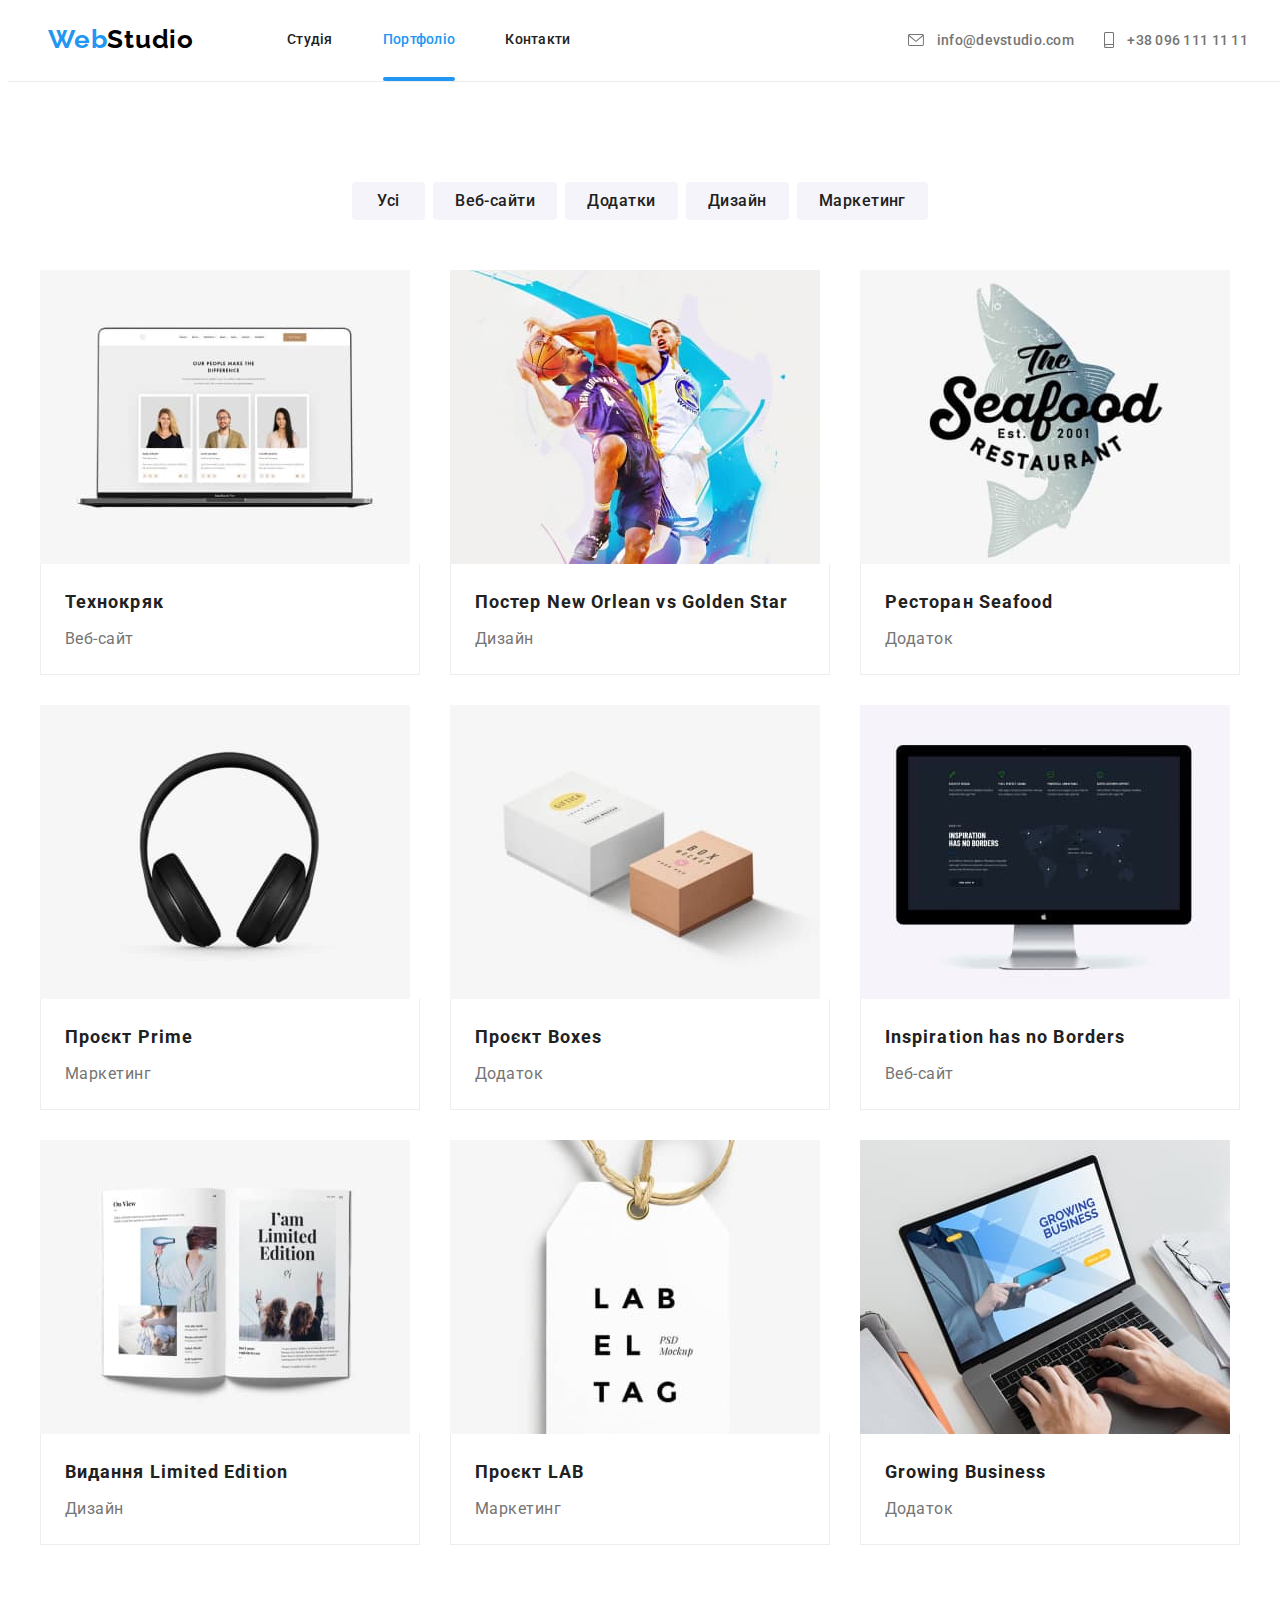
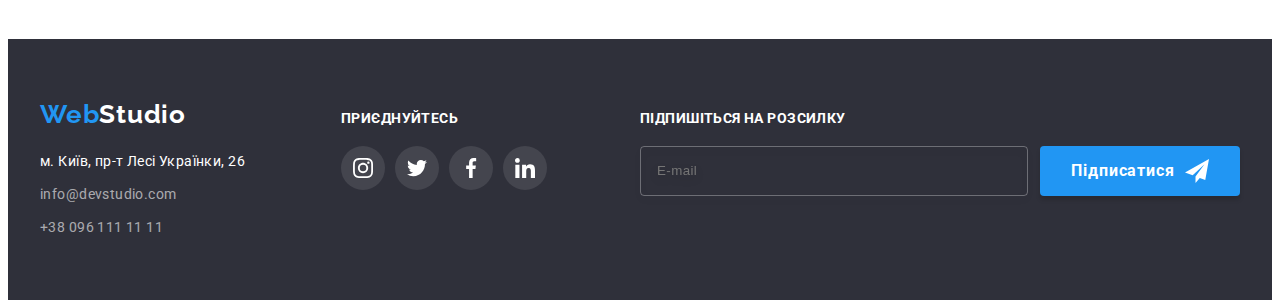
==== portfolio.html @ 62c56f3b "clone" ====
<!DOCTYPE html>
<html lang="uk">
  <head>
    <meta charset="UTF-8" />
    <meta http-equiv="X-UA-Compatible" content="IE=edge" />
    <meta name="viewport" content="width=device-width, initial-scale=1.0" />
    <title>Портфоліо</title>
    <link rel="preconnect" href="https://fonts.googleapis.com" />
    <link rel="preconnect" href="https://fonts.gstatic.com" crossorigin />
    <link
      href="https://fonts.googleapis.com/css2?family=Raleway:wght@700&family=Roboto:wght@400;500;700;900&display=swap"
      rel="stylesheet"
    />
    <link
      rel="stylesheet"
      href="https://cdnjs.cloudflare.com/ajax/libs/modern-normalize/1.1.0/modern-normalize.min.css"
      integrity="sha512-wpPYUAdjBVSE4KJnH1VR1HeZfpl1ub8YT/NKx4PuQ5NmX2tKuGu6U/JRp5y+Y8XG2tV+wKQpNHVUX03MfMFn9Q=="
      crossorigin="anonymous"
      referrerpolicy="no-referrer"
    />
    <link rel="stylesheet" href="./css/styles.css" />
  </head>
  <body>
    <header class="header">
      <div class="navigation-container container">
        <nav class="navigation">
          <a class="logo-link link" href="./index.html" lang="en"
            ><span class="logo-accent">Web</span>Studio</a
          >
          <ul class="navigation-list list">
            <li class="navigation-item">
              <a class="navigation-link link" href="./index.html">Студія</a>
            </li>
            <li class="navigation-item">
              <a class="navigation-link link active" href="./portfolio.html">Портфоліо</a>
            </li>
            <li class="navigation-item"><a class="navigation-link link" href="">Контакти </a></li>
          </ul>
        </nav>
        <ul class="header-list list">
          <li class="header-list-item">
            <a class="header-list-link link" href="mailto:info@devstudio.com">
              <svg class="header-list-icon" width="16" height="16">
                <use href="./images/icon-sprite.svg#icon-envelope"></use>
              </svg>
              info@devstudio.com</a
            >
          </li>
          <li class="header-list-item">
            <a class="header-list-link link" href="tel:+380961111111">
              <svg class="header-list-icon" width="10" height="16">
                <use href="./images/icon-sprite.svg#icon-smartphone"></use>
              </svg>
              +38 096 111 11 11</a
            >
          </li>
        </ul>
      </div>
    </header>
    <main class="main">
      <!-- Портфоліо -->
      <section class="section">
        <div class="container">
          <h1 class="visually-hidden">Портфоліо</h1>
          <ul class="filter-list list">
            <li class="filter-item">
              <button class="filter-btn outline-remover" type="button">Усі</button>
            </li>
            <li class="filter-item">
              <button class="filter-btn outline-remover" type="button">Веб-сайти</button>
            </li>
            <li class="filter-item">
              <button class="filter-btn outline-remover" type="button">Додатки</button>
            </li>
            <li class="filter-item">
              <button class="filter-btn outline-remover" type="button">Дизайн</button>
            </li>
            <li class="filter-item">
              <button class="filter-btn outline-remover" type="button">Маркетинг</button>
            </li>
          </ul>
          <ul class="portfolio-list list">
            <li class="portfolio-card">
              <a href="" class="portfolio-card-link link outline-remover">
                <div class="portfolio-img-thumb">
                  <img
                    src="./images/portfolio-img-1.jpg"
                    alt="демонстрація сайту на ноутбуці"
                    width="370"
                    height="294"
                  />
                  <div class="portfolio-img-overlay">
                    <p class="portfolio-overlay-text">
                      Ресурс пропонує комплексні пропозиції з різним рівнем функціоналу та сервісів.
                      Все це дозволить відвідувачу отримати вичерпні відомості про компанію чи
                      приватну особу.
                    </p>
                  </div>
                </div>
                <div class="portfolio-card-description">
                  <h2 class="portfolio-card-title title">Технокряк</h2>
                  <p class="portfolio-card-text">Веб-сайт</p>
                </div>
              </a>
            </li>
            <li class="portfolio-card">
              <a href="" class="portfolio-card-link link outline-remover">
                <div class="portfolio-img-thumb">
                  <img
                    src="./images/portfolio-img-2.jpg"
                    alt="постер команди"
                    width="370"
                    height="294"
                  />
                  <div class="portfolio-img-overlay">
                    <p class="portfolio-overlay-text">
                      Ресурс пропонує комплексні пропозиції з різним рівнем функціоналу та сервісів.
                      Все це дозволить відвідувачу отримати вичерпні відомості про компанію чи
                      приватну особу.
                    </p>
                  </div>
                </div>
                <div class="portfolio-card-description">
                  <h2 class="portfolio-card-title title">
                    Постер <span lang="en">New Orlean vs Golden Star</span>
                  </h2>
                  <p class="portfolio-card-text">Дизайн</p>
                </div>
              </a>
            </li>
            <li class="portfolio-card">
              <a href="" class="portfolio-card-link link outline-remover">
                <div class="portfolio-img-thumb">
                  <img
                    src="./images/portfolio-img-3.jpg"
                    alt="логотип ресторану"
                    width="370"
                    height="294"
                  />
                  <div class="portfolio-img-overlay">
                    <p class="portfolio-overlay-text">
                      Ресурс пропонує комплексні пропозиції з різним рівнем функціоналу та сервісів.
                      Все це дозволить відвідувачу отримати вичерпні відомості про компанію чи
                      приватну особу.
                    </p>
                  </div>
                </div>
                <div class="portfolio-card-description">
                  <h2 class="portfolio-card-title title">
                    Ресторан <span lang="en">Seafood</span>
                  </h2>
                  <p class="portfolio-card-text">Додаток</p>
                </div>
              </a>
            </li>
            <li class="portfolio-card">
              <a href="" class="portfolio-card-link link outline-remover">
                <div class="portfolio-img-thumb">
                  <img
                    src="./images/portfolio-img-4.jpg"
                    alt="навушники"
                    width="370"
                    height="294"
                  />
                  <div class="portfolio-img-overlay">
                    <p class="portfolio-overlay-text">
                      Ресурс пропонує комплексні пропозиції з різним рівнем функціоналу та сервісів.
                      Все це дозволить відвідувачу отримати вичерпні відомості про компанію чи
                      приватну особу.
                    </p>
                  </div>
                </div>
                <div class="portfolio-card-description">
                  <h2 class="portfolio-card-title title">Проєкт <span lang="en">Prime</span></h2>
                  <p class="portfolio-card-text">Маркетинг</p>
                </div>
              </a>
            </li>
            <li class="portfolio-card">
              <a href="" class="portfolio-card-link link outline-remover">
                <div class="portfolio-img-thumb">
                  <img
                    src="./images/portfolio-img-5.jpg"
                    alt="дві коробки"
                    width="370"
                    height="294"
                  />
                  <div class="portfolio-img-overlay">
                    <p class="portfolio-overlay-text">
                      Ресурс пропонує комплексні пропозиції з різним рівнем функціоналу та сервісів.
                      Все це дозволить відвідувачу отримати вичерпні відомості про компанію чи
                      приватну особу.
                    </p>
                  </div>
                </div>
                <div class="portfolio-card-description">
                  <h2 class="portfolio-card-title title">Проєкт <span lang="en">Boxes</span></h2>
                  <p class="portfolio-card-text">Додаток</p>
                </div>
              </a>
            </li>
            <li class="portfolio-card">
              <a href="" class="portfolio-card-link link outline-remover">
                <div class="portfolio-img-thumb">
                  <img
                    src="./images/portfolio-img-6.jpg"
                    alt="демонстрація сайту на екрані компʼютера"
                    width="370"
                    height="294"
                  />
                  <div class="portfolio-img-overlay">
                    <p class="portfolio-overlay-text">
                      Ресурс пропонує комплексні пропозиції з різним рівнем функціоналу та сервісів.
                      Все це дозволить відвідувачу отримати вичерпні відомості про компанію чи
                      приватну особу.
                    </p>
                  </div>
                </div>
                <div class="portfolio-card-description">
                  <h2 class="portfolio-card-title title">
                    <span lang="en">Inspiration has no Borders</span>
                  </h2>
                  <p class="portfolio-card-text">Веб-сайт</p>
                </div>
              </a>
            </li>
            <li class="portfolio-card">
              <a href="" class="portfolio-card-link link outline-remover">
                <div class="portfolio-img-thumb">
                  <img
                    src="./images/portfolio-img-7.jpg"
                    alt="розгорнутий журнал"
                    width="370"
                    height="294"
                  />
                  <div class="portfolio-img-overlay">
                    <p class="portfolio-overlay-text">
                      Ресурс пропонує комплексні пропозиції з різним рівнем функціоналу та сервісів.
                      Все це дозволить відвідувачу отримати вичерпні відомості про компанію чи
                      приватну особу.
                    </p>
                  </div>
                </div>
                <div class="portfolio-card-description">
                  <h2 class="portfolio-card-title title">Видання <span>Limited Edition</span></h2>
                  <p class="portfolio-card-text">Дизайн</p>
                </div>
              </a>
            </li>
            <li class="portfolio-card">
              <a href="" class="portfolio-card-link link outline-remover">
                <div class="portfolio-img-thumb">
                  <img
                    src="./images/portfolio-img-8.jpg"
                    alt="бейдж з картону"
                    width="370"
                    height="294"
                  />
                  <div class="portfolio-img-overlay">
                    <p class="portfolio-overlay-text">
                      Ресурс пропонує комплексні пропозиції з різним рівнем функціоналу та сервісів.
                      Все це дозволить відвідувачу отримати вичерпні відомості про компанію чи
                      приватну особу.
                    </p>
                  </div>
                </div>
                <div class="portfolio-card-description">
                  <h2 class="portfolio-card-title title">Проєкт <span lang="en">LAB</span></h2>
                  <p class="portfolio-card-text">Маркетинг</p>
                </div>
              </a>
            </li>
            <li class="portfolio-card">
              <a href="" class="portfolio-card-link link outline-remover">
                <div class="portfolio-img-thumb">
                  <img
                    src="./images/portfolio-img-9.jpg"
                    alt="демонстрація додатку на ноутбуці"
                    width="370"
                    height="294"
                  />
                  <div class="portfolio-img-overlay">
                    <p class="portfolio-overlay-text">
                      Ресурс пропонує комплексні пропозиції з різним рівнем функціоналу та сервісів.
                      Все це дозволить відвідувачу отримати вичерпні відомості про компанію чи
                      приватну особу.
                    </p>
                  </div>
                </div>
                <div class="portfolio-card-description">
                  <h2 class="portfolio-card-title title">
                    <span lang="en">Growing Business</span>
                  </h2>
                  <p class="portfolio-card-text">Додаток</p>
                </div>
              </a>
            </li>
          </ul>
        </div>
      </section>
    </main>
    <footer class="footer">
      <div class="container">
        <div class="footer-first-column">
          <a class="logo-link link" href="./index.html" lang="en"
            ><span class="logo-accent">Web</span>Studio</a
          >
          <address>
            <ul class="footer-address-list list">
              <li>
                <a
                  class="footer-address-item map-position link outline-remover"
                  href="https://goo.gl/maps/ELRzLiQ2vCGN3Ftp9"
                  target="_blank"
                  rel="noopener noreferrer nofollow"
                >
                  м. Київ, пр-т Лесі Українки, 26
                </a>
              </li>
              <li>
                <a class="footer-address-item link outline-remover" href="mailto:info@devstudio.com"
                  >info@devstudio.com</a
                >
              </li>
              <li>
                <a class="footer-address-item link outline-remover" href="tel:+380961111111"
                  >+38 096 111 11 11</a
                >
              </li>
            </ul>
          </address>
        </div>
        <div class="footer-second-column">
          <h2 class="footer-title">Приєднуйтесь</h2>
          <ul class="footer-soc-list soc-list list">
            <li class="footer-soc-item soc-item">
              <a
                href=""
                class="footer-soc-link soc-link link outline-remover"
                target="_blank"
                rel="noopener noreferrer nofollow"
                ><svg class="footer-soc-icon soc-icon" width="20" height="20">
                  <use href="./images/icon-sprite.svg#icon-instagram"></use></svg
              ></a>
            </li>
            <li class="footer-soc-item soc-item">
              <a
                href=""
                class="footer-soc-link soc-link link outline-remover"
                target="_blank"
                rel="noopener noreferrer nofollow"
                ><svg class="footer-soc-icon soc-icon" width="20" height="20">
                  <use href="./images/icon-sprite.svg#icon-twitter"></use></svg
              ></a>
            </li>
            <li class="footer-soc-item soc-item">
              <a
                href=""
                class="footer-soc-link soc-link link outline-remover"
                target="_blank"
                rel="noopener noreferrer nofollow"
                ><svg class="footer-soc-icon soc-icon" width="20" height="20">
                  <use href="./images/icon-sprite.svg#icon-facebook"></use></svg
              ></a>
            </li>
            <li class="footer-soc-item soc-item">
              <a
                href=""
                class="footer-soc-link soc-link link outline-remover"
                target="_blank"
                rel="noopener noreferrer nofollow"
                ><svg class="footer-soc-icon soc-icon" width="20" height="20">
                  <use href="./images/icon-sprite.svg#icon-linkedin"></use></svg
              ></a>
            </li>
          </ul>
        </div>
        <div class="footer-third-column">
          <h2 class="footer-title">
            <label for="footer-email-input">Підпишіться на розсилку</label>
          </h2>
          <form class="footer-subscribe-form">
            <input
              type="email"
              name="email"
              class="footer-email-input"
              id="footer-email-input"
              placeholder="E-mail"
            /><button type="submit" class="submit-btn">
              Підписатися<svg class="footer-send-icon" width="24" height="24">
                <use href="./images/icon-sprite.svg#icon-footer-send"></use>
              </svg>
            </button>
          </form>
        </div>
      </div>
    </footer>
  </body>
</html>
---- css/styles.css ----
:root {
  --main-transition: 250ms cubic-bezier(0.4, 0, 0.2, 1);

  --header-border-color: #ececec;
  --primary-text-color: #757575;
  --title-text-color: #212121;
  --accent-color: #2196f3;
  --main-btn-active-color: #188ce8;
  --white-text-color: #ffffff;
  --active-button-text-color: #ffffff;
  --whatwedo-overlay-bg-color: rgba(47, 48, 58, 0.8);
  --card-bg-color: #ffffff;
  --main-bg-color: #ffffff;
  --secondary-bg-color: #f5f4fa;
  --dark-bg-color: #2f303a;
  --hero-reserv-bg-color: #c4c4c4;
  --unactive-button-bg-color: #f5f4fa;
  --footer-address-secondary-color: rgba(255, 255, 255, 0.6);
  --main-black-color: #000000;
  --portfolio-card-border-color: #eeeeee;
  --unactive-svg-color: #afb1b8;
  --unactive-footer-svg-bg-color: rgba(255, 255, 255, 0.1);
  --portfolio-overlay-bg-color: rgba(33, 150, 243, 0.9);
}

body {
  font-family: 'Roboto', sans-serif;
  background-color: var(--main-bg-color);
  color: var(--primary-text-color);
}

p,
h1,
h2,
h3,
h4,
h5,
h6 {
  margin: 0;
}

ol,
ul {
  margin: 0;
  padding-left: 0;
}

img {
  display: block;
  max-width: 100%;
  height: auto;
}

.list {
  list-style-type: none;
}

.link {
  text-decoration: none;

  color: inherit;
}

.outline-remover:focus {
  outline: inherit;
}

.title {
  color: var(--title-text-color);
}

.container {
  width: 1200px;
  margin-left: auto;
  margin-right: auto;
  padding-left: 15px;
  padding-right: 15px;
}

.section {
  padding-top: 94px;
  padding-bottom: 94px;
}

/* --------------HEADER----------------- */

.header {
  position: fixed;
  top: 0;
  z-index: 2;
  width: 100vw;
  border-bottom: solid 1px;
  background-color: var(--main-bg-color);
  border-color: var(--header-border-color);
}
.logo-link {
  display: inline-block;
  padding-top: 24px;
  padding-bottom: 25px;

  font-family: 'Raleway', sans-serif;
  font-style: normal;
  font-weight: 700;
  font-size: 26px;
  line-height: 1.2;
  letter-spacing: 0.03em;

  color: var(--main-black-color);
}

.logo-accent {
  color: var(--accent-color);
}

.navigation-item {
  position: relative;
  font-weight: 500;
  font-size: 14px;
  line-height: 1.14;
  letter-spacing: 0.02em;
  color: var(--title-text-color);
}

.navigation-link,
.header-list-link {
  display: inline-block;
  padding-top: 32px;
  padding-bottom: 32px;
  transition: color var(--main-transition);
}

.navigation-link.active::after {
  content: '';
  position: absolute;
  bottom: -1px;
  left: 0;
  width: 100%;
  height: 4px;
  background: var(--accent-color);
  border-radius: 2px;
}

.header-list-item {
  font-weight: 500;
  font-size: 14px;
  line-height: 1.14;
  letter-spacing: 0.02em;

  color: var(--primary-text-color);
}

.navigation-container,
.navigation {
  display: flex;
  align-items: center;
}

.navigation-list {
  display: flex;
  margin-left: 93px;
}

.header-list {
  display: flex;
  margin-left: auto;
  fill: currentColor;
}

.navigation-item:not(:last-child) {
  margin-right: 50px;
}

.header-list-item:not(:last-child) {
  margin-right: 30px;
}

.header-list-icon {
  vertical-align: text-bottom;
  margin-right: 10px;
}

/* --------------HERO----------------- */

.main {
  padding-top: 80px;
}

.section.hero-section {
  text-align: center;
  padding-top: 0;
  padding-bottom: 0;
}

.hero-wrap {
  max-width: 1600px;
  height: 100%;
  margin-left: auto;
  margin-right: auto;
  padding-top: 200px;
  padding-bottom: 200px;

  background-color: var(--hero-reserv-bg-color);

  background-image: linear-gradient(rgba(47, 48, 58, 0.4), rgba(47, 48, 58, 0.4)),
    url(../images/hero-bg-img.jpg);
  background-repeat: no-repeat;
  background-position: center;
  background-size: cover;
}

.hero-title {
  max-width: 696px;
  margin-left: auto;
  margin-right: auto;
  margin-bottom: 30px;

  font-weight: 900;
  font-size: 44px;
  line-height: 1.36;
  letter-spacing: 0.06em;
  text-transform: uppercase;

  color: var(--white-text-color);
}

.hero-btn {
  padding: 10px 32px;
  min-width: 200px;

  font-family: inherit;
  font-weight: 700;
  font-size: 16px;
  line-height: 1.88;
  letter-spacing: 0.06em;
  border: transparent;
  border-radius: 4px;
  cursor: pointer;

  transition: background-color var(--main-transition);

  background-color: var(--accent-color);
  color: var(--active-button-text-color);
  box-shadow: 0px 4px 4px rgba(0, 0, 0, 0.15);
  border-radius: 4px;
}

.hero-btn:hover,
.hero-btn:focus {
  background-color: var(--main-btn-active-color);
}

/* --------------FEATURES----------------- */

.feature-section.section {
  padding-bottom: 0;
}

.visually-hidden {
  position: absolute;
  white-space: nowrap;
  width: 1px;
  height: 1px;
  overflow: hidden;
  border: 0;
  padding: 0;
  clip: rect(0 0 0 0);
  clip-path: inset(50%);
  margin: -1px;
}

.feature-list {
  display: flex;
  gap: 30px;
}

.feature-item {
  flex-basis: calc((100% - 90px) / 4);
}

.feature-rectangle {
  display: flex;
  justify-content: center;
  align-items: center;
  height: 120px;
  width: 270px;
  margin-bottom: 30px;

  background-color: #f5f4fa;
  border-radius: 4px;
}

.feature-title {
  margin-bottom: 10px;

  font-size: 14px;
  line-height: 1.14;
  letter-spacing: 0.03em;
  text-transform: uppercase;
}

.feature-text {
  font-size: 14px;
  line-height: 1.71;
  letter-spacing: 0.03em;
}

/* --------------WHATWEDO----------------- */

.section-title {
  margin-bottom: 50px;

  font-size: 36px;
  line-height: 1.17;
  text-align: center;
  letter-spacing: 0.03em;
}

.whatwedo-list {
  display: flex;
  flex-wrap: wrap;
  gap: 30px;
}

.whatwedo-item {
  flex-basis: ((100% - 60px) / 4);
}

.whatwedo-img-thumb {
  position: relative;
  width: 100%;
  height: 100%;
}

.whatwedo-overlay {
  position: absolute;
  bottom: 0;

  width: 100%;
  padding: 27px;
  text-align: center;
  background-color: var(--whatwedo-overlay-bg-color);
}

.whatwedo-overlay-title {
  font-size: 14px;
  line-height: 1.14;
  letter-spacing: 0.03em;
  text-transform: uppercase;
  color: var(--white-text-color);
}

/* --------------OURTEAM----------------- */

.gray-background-section {
  background-color: var(--secondary-bg-color);
}

.team-list {
  display: flex;
  flex-wrap: wrap;
  gap: 30px;
}

.team-card {
  flex-basis: ((100% - 90px) / 4);
  background-color: var(--card-bg-color);
  box-shadow: 0px 1px 3px rgba(0, 0, 0, 0.12), 0px 1px 1px rgba(0, 0, 0, 0.14),
    0px 2px 1px rgba(0, 0, 0, 0.2);
  border-radius: 0px 0px 4px 4px;
}

.team-member-description {
  padding: 30px;
}

.team-member-name {
  margin-bottom: 10px;

  font-weight: 500;
  font-size: 16px;
  line-height: 1.19;
  text-align: center;
  letter-spacing: 0.03em;
}

.member-job-position {
  margin-bottom: 16px;

  font-size: 16px;
  line-height: 1.19;
  text-align: center;
  letter-spacing: 0.03em;
}

.member-job-position .abbreviation {
  text-decoration: none;
}

.soc-list {
  display: flex;
  gap: 10px;
}

.member-soc-list {
  justify-content: center;
}

.soc-item {
  height: 44px;
  width: 44px;
}

.soc-link {
  display: flex;
  justify-content: center;
  align-items: center;
  height: 100%;
  width: 100%;

  transition: color var(--main-transition), background-color var(--main-transition);

  border-radius: 50%;
  background-color: transparent;
  fill: currentColor;
}

.member-soc-link {
  color: var(--unactive-svg-color);
  background-color: transparent;
}

.soc-link:hover,
.soc-link:focus {
  color: var(--active-button-text-color);
  background-color: var(--accent-color);
}

/* ----------REGULARCLIENTS------------- */

.regularclients-list {
  display: flex;
  flex-wrap: wrap;
  gap: 30px;
}

.regularclients-item {
  width: calc((100% - 150px) / 6);
  height: 92px;
}
.regularclients-link {
  display: flex;
  justify-content: center;
  align-items: center;
  width: 100%;
  height: 100%;

  transition: border-color var(--main-transition), color var(--main-transition);

  border: 1px solid;
  border-color: var(--unactive-svg-color);
  border-radius: 4px;
  color: var(--unactive-svg-color);
  fill: currentColor;
}

.regularclients-link:hover,
.regularclients-link:focus {
  border-color: var(--accent-color);
  color: var(--accent-color);
}

/* --------------FOOTER----------------- */

.footer {
  padding-top: 60px;
  padding-bottom: 60px;

  background-color: var(--dark-bg-color);
}

.footer .container {
  display: flex;
  align-items: baseline;
}

.footer-first-column {
  width: 231px;
  margin-right: 70px;
  flex-shrink: 0;
}

.footer .logo-link {
  margin-bottom: 20px;
  padding: 0;

  color: var(--white-text-color);
}

.footer-address-list {
  font-style: normal;
  font-size: 14px;
  line-height: 1.71;
  letter-spacing: 0.03em;

  color: var(--footer-address-secondary-color);
}

.footer-address-list li:not(:last-child) {
  margin-bottom: 9px;
}

.footer-address-item {
  transition: color var(--main-transition);
}

.map-position {
  color: var(--white-text-color);
}

.navigation-link.active,
.navigation-link:hover,
.navigation-link:focus,
.header-list-link:hover,
.header-list-link:focus,
.footer-address-item:hover,
.footer-address-item:focus {
  color: var(--accent-color);
}

.footer-second-column {
  margin-right: 93px;
}

.footer-title {
  font-size: 14px;
  line-height: calc(16 / 14);
  letter-spacing: 0.03em;
  text-transform: uppercase;
  margin-bottom: 20px;
  user-select: none;

  color: var(--white-text-color);
}

.footer-soc-link {
  color: var(--white-text-color);
  background-color: var(--unactive-footer-svg-bg-color);
}

.footer-third-column {
  width: 100%;
}

.footer-subscribe-form {
  display: flex;
  height: 50px;
  gap: 12px;
}

.footer-email-input {
  flex-grow: 1;
  padding-left: 16px;

  line-height: 1.25;
  letter-spacing: 0.03em;

  color: var(--white-text-color);
  background-color: transparent;
  border: 1px solid;
  border-color: rgba(255, 255, 255, 0.3);
  border-radius: 4px;
  outline: transparent;
  filter: drop-shadow(0px 4px 4px rgba(0, 0, 0, 0.15));
  transition: border-color var(--main-transition);
}

.footer-email-input:focus {
  border-color: var(--accent-color);
}

.submit-btn {
  padding-top: 10px;
  padding-bottom: 10px;
  width: 200px;

  font-family: inherit;
  font-weight: 700;
  font-size: 16px;
  line-height: 1.88;
  letter-spacing: 0.06em;
  border: transparent;
  border-radius: 4px;
  cursor: pointer;

  transition: background-color var(--main-transition);

  background-color: var(--accent-color);
  color: var(--active-button-text-color);
  box-shadow: 0px 4px 4px rgba(0, 0, 0, 0.15);
  border-radius: 4px;
}

.footer .submit-btn {
  /* padding: 0; */
  display: flex;
  align-items: center;
  justify-content: center;
  gap: 10px;
}

.submit-btn:hover,
.submit-btn:focus {
  background-color: var(--main-btn-active-color);
}

.footer-send-icon {
  fill: var(--active-button-text-color);
}

/* ----------------MODAL------------------- */

.orderaservice-backdrop {
  width: 100%;
  height: 100%;
  background-color: rgba(0, 0, 0, 0.2);
  position: fixed;
  z-index: 2;
  top: 0;
  left: 0;
  transition: opacity var(--main-transition), visibility var(--main-transition);
}

.orderaservice-modal {
  width: 528px;
  min-height: 581px;
  position: absolute;
  top: 50%;
  left: 50%;
  transform: translate(-50%, -50%) scale(1);
  transition: transform var(--main-transition);
  padding: 40px;

  background-color: var(--main-bg-color);
  box-shadow: 0px 1px 3px rgba(0, 0, 0, 0.12), 0px 1px 1px rgba(0, 0, 0, 0.14),
    0px 2px 1px rgba(0, 0, 0, 0.2);
  border-radius: 4px;
}

.orderaservice-backdrop.is-hidden .orderaservice-modal {
  transform: translate(-50%, -50%) scale(1.1);
}

.orderaservice-backdrop.is-hidden {
  opacity: 0;
  visibility: hidden;
  pointer-events: none;
}

.orderaservice-closebutton {
  position: absolute;
  padding: 0;
  top: 14px;
  right: 14px;
  display: flex;
  justify-content: center;
  align-items: center;
  width: 30px;
  height: 30px;
  background-color: transparent;
  border: 1px solid rgba(0, 0, 0, 0.1);
  border-radius: 50%;
  cursor: pointer;
}

.orderaservice-modal-title {
  margin-bottom: 12px;
  font-weight: 700;
  font-size: 20px;
  line-height: 1.15;
  text-align: center;
  letter-spacing: 0.03em;
}

.orderaservice-label-name {
  display: block;
  margin-bottom: 4px;
  font-size: 12px;
  line-height: 14px;
  letter-spacing: 0.01em;
  user-select: none;
}

.orderaservice-modal-list {
  margin-bottom: 20px;
}

.orderaservice-list-item:not(:last-child) {
  margin-bottom: 10px;
}

.orderaservice-field-wrap {
  position: relative;
}

.icon-modal {
  position: absolute;
  top: 50%;
  left: 12px;
  transform: translateY(-50%);
  transition: fill var(--main-transition);
}

.orderaservice-modal-input:focus + .icon-modal {
  fill: var(--accent-color);
}

.orderaservice-modal-field {
  display: block;
  width: 100%;
  font-size: 12px;
  line-height: 14px;
  letter-spacing: 0.01em;
  border: 1px solid;
  border-color: rgba(33, 33, 33, 0.2);
  border-radius: 4px;
  outline: transparent;
  transition: border-color var(--main-transition);
}

.orderaservice-modal-field:focus {
  border-color: var(--accent-color);
}

.orderaservice-modal-input {
  height: 40px;
  padding-left: 42px;
}

.orderaservice-modal-textarea {
  resize: none;
  height: 120px;
  padding: 12px 16px;
}

.terms-field-wrap {
  display: block;
  padding-left: 14px;
  margin-bottom: 30px;
}

.orderaservice-checkbox-label {
  position: relative;

  font-size: 14px;
  line-height: 1.71;
  letter-spacing: 0.03em;
}

.orderaservice-terms-text {
  margin-left: 22px;
  user-select: none;
}

.orderaservice-terms-link {
  color: var(--accent-color);
  text-decoration-skip-ink: none;
}

.terms-icon-unchecked {
  position: absolute;
  top: 50%;
  left: 0px;
  transform: translateY(-50%);
  transition: color var(--main-transition);
  fill: currentColor;
  color: var(--title-text-color);
}

.terms-icon-checked {
  position: absolute;
  top: 50%;
  left: 0px;
  transform: translateY(-50%);
  background-color: var(--accent-color);
  border-color: #ffffff;
  border-radius: 2px;
  color: var(--white-text-color);
  fill: currentColor;
}

.orderaservice-checkbox-engine {
  position: absolute;
  top: 57%;
  left: 2.5px;
  transform: translateY(-50%);
  white-space: nowrap;
  overflow: hidden;
  border: 0;
  padding: 0;
  clip: rect(0 0 0 0);
  clip-path: inset(50%);
  margin: -1px;
}

.orderaservice-checkbox-engine:checked ~ .terms-icon-unchecked {
  opacity: 0;
  transform: translateY(-50%);
}

.orderaservice-checkbox-engine:not(:checked) ~ .terms-icon-checked {
  opacity: 0;
  transform: translateY(-50%);
}

.orderaservice-checkbox-engine:focus ~ .terms-icon-unchecked {
  color: var(--accent-color);
}

.submitbutton-wrap {
  display: flex;
  justify-content: center;
}

.submitbutton-wrap .submit-btn {
  text-align: center;
  display: block;
}

/* --------------PORTFOLIO----------------- */
/* ----------------PAGE-------------------- */

.filter-list {
  display: flex;
  justify-content: center;
  gap: 8px;
  margin-bottom: 50px;
}

.filter-btn {
  min-width: 73px;
  padding: 6px 22px;

  font-family: inherit;
  font-weight: 500;
  font-size: 16px;
  line-height: 1.62;
  letter-spacing: 0.03em;
  border: transparent;
  border-radius: 4px;
  cursor: pointer;
  transition: background-color var(--main-transition), color var(--main-transition),
    box-shadow var(--main-transition);

  background-color: var(--unactive-button-bg-color);
  color: var(--title-text-color);
  box-shadow: 0px 0px 0px rgba(0, 0, 0, 0), 0px 0px 0px rgba(0, 0, 0, 0),
    0px 0px 0px rgba(0, 0, 0, 0);
}

.filter-btn:hover,
.filter-btn:focus {
  background-color: var(--accent-color);
  color: var(--active-button-text-color);
  box-shadow: 0px 3px 1px rgba(0, 0, 0, 0.1), 0px 1px 2px rgba(0, 0, 0, 0.08),
    0px 2px 2px rgba(0, 0, 0, 0.12);
}

.portfolio-list {
  display: flex;
  flex-wrap: wrap;
  gap: 30px;
}

.portfolio-card {
  flex-basis: calc((100% - 60px) / 3);

  background: var(--card-bg-color);
}

.portfolio-card-link {
  display: block;
  width: 100%;
  height: 100%;

  transition: box-shadow var(--main-transition);

  box-shadow: 0px 0px 0px rgba(0, 0, 0, 0), 0px 0px 0px rgba(0, 0, 0, 0),
    0px 0px 0px rgba(0, 0, 0, 0);
}

.portfolio-card-link:hover,
.portfolio-card-link:focus {
  box-shadow: 0px 1px 1px rgba(0, 0, 0, 0.12), 0px 4px 4px rgba(0, 0, 0, 0.06),
    1px 4px 6px rgba(0, 0, 0, 0.16);
}

.portfolio-img-thumb {
  position: relative;
  overflow: hidden;
}

.portfolio-img-overlay {
  position: absolute;
  top: 0;
  left: 0;
  transform: translateY(101%);
  transition: transform var(--main-transition);
  display: flex;
  align-items: center;
  padding: 24px;
  width: 100%;
  height: 100%;
  background-color: var(--portfolio-overlay-bg-color);
}

.portfolio-card-link:hover .portfolio-img-overlay,
.portfolio-card-link:focus .portfolio-img-overlay {
  transform: translate(0);
}

.portfolio-overlay-text {
  font-size: 18px;
  line-height: 1.56;
  letter-spacing: 0.03em;

  color: var(--white-text-color);
}

.portfolio-card-description {
  padding: 20px 24px;
  border: solid;
  border-width: 0 1px 1px 1px;

  border-color: var(--portfolio-card-border-color);
}

.portfolio-card-title {
  margin-bottom: 4px;

  font-size: 18px;
  line-height: 2;
  letter-spacing: 0.06em;
}

.portfolio-card-text {
  font-size: 16px;
  line-height: 1.88;
  letter-spacing: 0.03em;
}
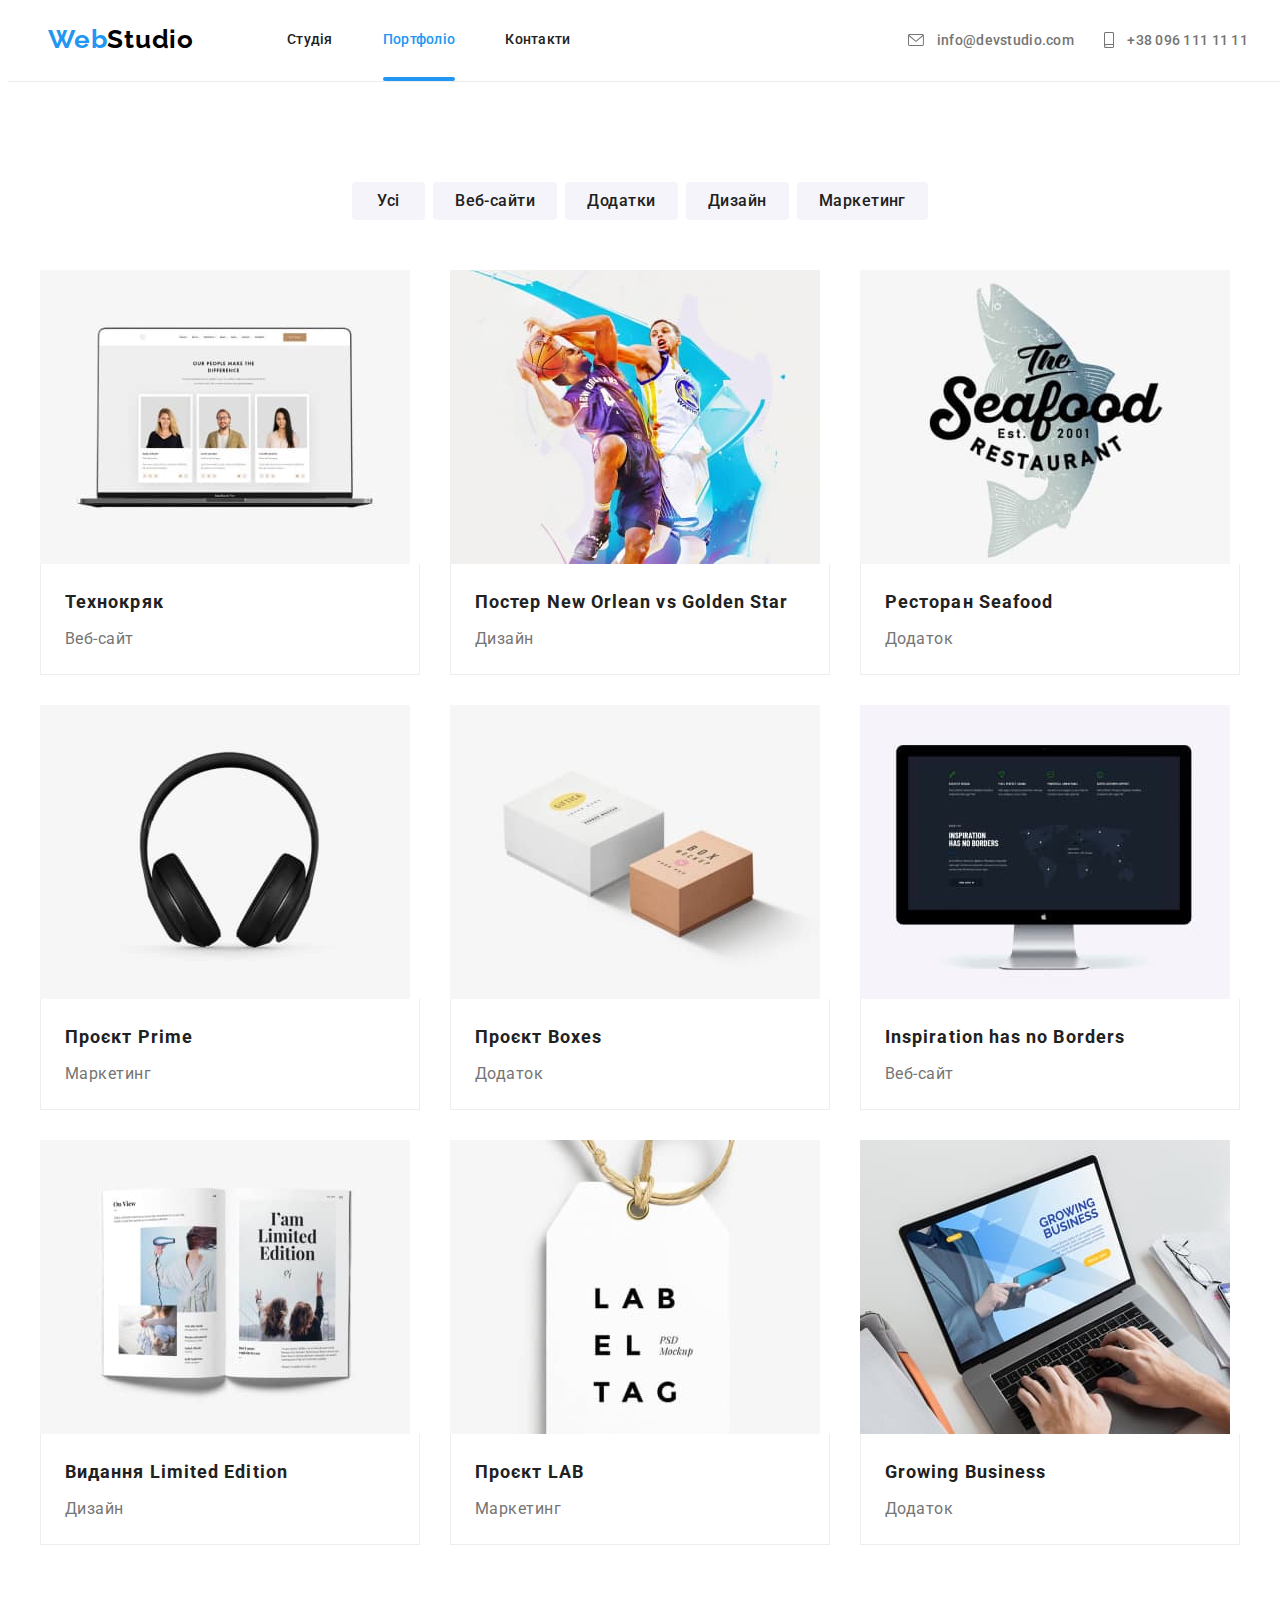
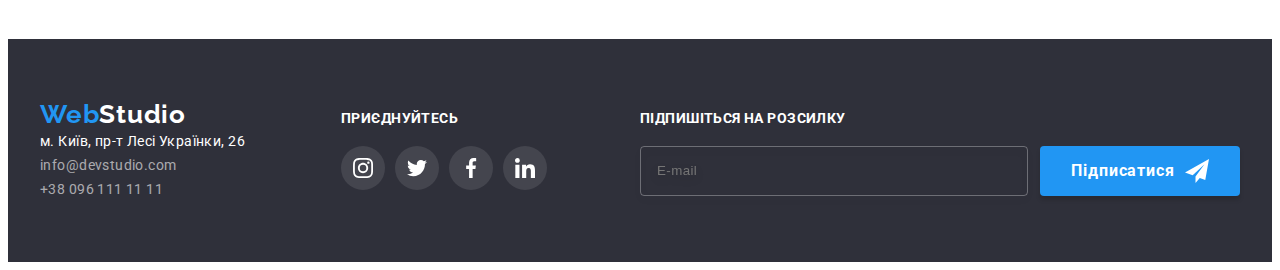
==== commit bb489174: "brought to the BEM format" ====
--- a/portfolio.html
+++ b/portfolio.html
@@ -20,35 +20,35 @@
     />
     <link rel="stylesheet" href="./css/styles.css" />
   </head>
-  <body>
+  <body class="portfolio-page">
     <header class="header">
-      <div class="navigation-container container">
+      <div class="container header__container">
         <nav class="navigation">
-          <a class="logo-link link" href="./index.html" lang="en"
-            ><span class="logo-accent">Web</span>Studio</a
+          <a class="logo navigation__logo link" href="./index.html" lang="en"
+            >Web<span class="logo__accent logo__accent--color-dark">Studio</span></a
           >
-          <ul class="navigation-list list">
-            <li class="navigation-item">
-              <a class="navigation-link link" href="./index.html">Студія</a>
-            </li>
-            <li class="navigation-item">
-              <a class="navigation-link link active" href="./portfolio.html">Портфоліо</a>
-            </li>
-            <li class="navigation-item"><a class="navigation-link link" href="">Контакти </a></li>
+          <ul class="menu navigation__menu list">
+            <li class="menu__item">
+              <a class="menu__link link" href="./index.html">Студія</a>
+            </li>
+            <li class="menu__item">
+              <a class="menu__link menu__link--active link" href="./portfolio.html">Портфоліо</a>
+            </li>
+            <li class="menu__item"><a class="menu__link link" href="">Контакти </a></li>
           </ul>
         </nav>
-        <ul class="header-list list">
-          <li class="header-list-item">
-            <a class="header-list-link link" href="mailto:info@devstudio.com">
-              <svg class="header-list-icon" width="16" height="16">
+        <ul class="connect header__connect list">
+          <li class="connect__item">
+            <a class="connect__link link" href="mailto:info@devstudio.com">
+              <svg class="connect__icon" width="16" height="16">
                 <use href="./images/icon-sprite.svg#icon-envelope"></use>
               </svg>
               info@devstudio.com</a
             >
           </li>
-          <li class="header-list-item">
-            <a class="header-list-link link" href="tel:+380961111111">
-              <svg class="header-list-icon" width="10" height="16">
+          <li class="connect__item">
+            <a class="connect__link link" href="tel:+380961111111">
+              <svg class="connect__icon" width="10" height="16">
                 <use href="./images/icon-sprite.svg#icon-smartphone"></use>
               </svg>
               +38 096 111 11 11</a
@@ -60,238 +60,236 @@
     <main class="main">
       <!-- Портфоліо -->
       <section class="section">
-        <div class="container">
+        <div class="container portfolio">
           <h1 class="visually-hidden">Портфоліо</h1>
-          <ul class="filter-list list">
-            <li class="filter-item">
-              <button class="filter-btn outline-remover" type="button">Усі</button>
-            </li>
-            <li class="filter-item">
-              <button class="filter-btn outline-remover" type="button">Веб-сайти</button>
-            </li>
-            <li class="filter-item">
-              <button class="filter-btn outline-remover" type="button">Додатки</button>
-            </li>
-            <li class="filter-item">
-              <button class="filter-btn outline-remover" type="button">Дизайн</button>
-            </li>
-            <li class="filter-item">
-              <button class="filter-btn outline-remover" type="button">Маркетинг</button>
+          <ul class="filter portfolio__filter list">
+            <li class="filter__item">
+              <button class="filter__btn outline-remover" type="button">Усі</button>
+            </li>
+            <li class="filter__item">
+              <button class="filter__btn outline-remover" type="button">Веб-сайти</button>
+            </li>
+            <li class="filter__item">
+              <button class="filter__btn outline-remover" type="button">Додатки</button>
+            </li>
+            <li class="filter__item">
+              <button class="filter__btn outline-remover" type="button">Дизайн</button>
+            </li>
+            <li class="filter__item">
+              <button class="filter__btn outline-remover" type="button">Маркетинг</button>
             </li>
           </ul>
-          <ul class="portfolio-list list">
-            <li class="portfolio-card">
-              <a href="" class="portfolio-card-link link outline-remover">
-                <div class="portfolio-img-thumb">
+          <ul class="product-cardset list">
+            <li class="product-card">
+              <a href="" class="product-card__link link outline-remover">
+                <div class="product-card__thumb">
                   <img
                     src="./images/portfolio-img-1.jpg"
                     alt="демонстрація сайту на ноутбуці"
                     width="370"
                     height="294"
                   />
-                  <div class="portfolio-img-overlay">
-                    <p class="portfolio-overlay-text">
-                      Ресурс пропонує комплексні пропозиції з різним рівнем функціоналу та сервісів.
-                      Все це дозволить відвідувачу отримати вичерпні відомості про компанію чи
-                      приватну особу.
-                    </p>
-                  </div>
-                </div>
-                <div class="portfolio-card-description">
-                  <h2 class="portfolio-card-title title">Технокряк</h2>
-                  <p class="portfolio-card-text">Веб-сайт</p>
-                </div>
-              </a>
-            </li>
-            <li class="portfolio-card">
-              <a href="" class="portfolio-card-link link outline-remover">
-                <div class="portfolio-img-thumb">
+                  <div class="product-card__overlay">
+                    <p class="product-card__story">
+                      Ресурс пропонує комплексні пропозиції з різним рівнем функціоналу та сервісів.
+                      Все це дозволить відвідувачу отримати вичерпні відомості про компанію чи
+                      приватну особу.
+                    </p>
+                  </div>
+                </div>
+                <div class="product-card__text">
+                  <h2 class="product-card__title title">Технокряк</h2>
+                  <p class="product-card__description">Веб-сайт</p>
+                </div>
+              </a>
+            </li>
+            <li class="product-card">
+              <a href="" class="product-card__link link outline-remover">
+                <div class="product-card__thumb">
                   <img
                     src="./images/portfolio-img-2.jpg"
                     alt="постер команди"
                     width="370"
                     height="294"
                   />
-                  <div class="portfolio-img-overlay">
-                    <p class="portfolio-overlay-text">
-                      Ресурс пропонує комплексні пропозиції з різним рівнем функціоналу та сервісів.
-                      Все це дозволить відвідувачу отримати вичерпні відомості про компанію чи
-                      приватну особу.
-                    </p>
-                  </div>
-                </div>
-                <div class="portfolio-card-description">
-                  <h2 class="portfolio-card-title title">
+                  <div class="product-card__overlay">
+                    <p class="product-card__story">
+                      Ресурс пропонує комплексні пропозиції з різним рівнем функціоналу та сервісів.
+                      Все це дозволить відвідувачу отримати вичерпні відомості про компанію чи
+                      приватну особу.
+                    </p>
+                  </div>
+                </div>
+                <div class="product-card__text">
+                  <h2 class="product-card__title title">
                     Постер <span lang="en">New Orlean vs Golden Star</span>
                   </h2>
-                  <p class="portfolio-card-text">Дизайн</p>
-                </div>
-              </a>
-            </li>
-            <li class="portfolio-card">
-              <a href="" class="portfolio-card-link link outline-remover">
-                <div class="portfolio-img-thumb">
+                  <p class="product-card__description">Дизайн</p>
+                </div>
+              </a>
+            </li>
+            <li class="product-card">
+              <a href="" class="product-card__link link outline-remover">
+                <div class="product-card__thumb">
                   <img
                     src="./images/portfolio-img-3.jpg"
                     alt="логотип ресторану"
                     width="370"
                     height="294"
                   />
-                  <div class="portfolio-img-overlay">
-                    <p class="portfolio-overlay-text">
-                      Ресурс пропонує комплексні пропозиції з різним рівнем функціоналу та сервісів.
-                      Все це дозволить відвідувачу отримати вичерпні відомості про компанію чи
-                      приватну особу.
-                    </p>
-                  </div>
-                </div>
-                <div class="portfolio-card-description">
-                  <h2 class="portfolio-card-title title">
-                    Ресторан <span lang="en">Seafood</span>
-                  </h2>
-                  <p class="portfolio-card-text">Додаток</p>
-                </div>
-              </a>
-            </li>
-            <li class="portfolio-card">
-              <a href="" class="portfolio-card-link link outline-remover">
-                <div class="portfolio-img-thumb">
+                  <div class="product-card__overlay">
+                    <p class="product-card__story">
+                      Ресурс пропонує комплексні пропозиції з різним рівнем функціоналу та сервісів.
+                      Все це дозволить відвідувачу отримати вичерпні відомості про компанію чи
+                      приватну особу.
+                    </p>
+                  </div>
+                </div>
+                <div class="product-card__text">
+                  <h2 class="product-card__title title">Ресторан <span lang="en">Seafood</span></h2>
+                  <p class="product-card__description">Додаток</p>
+                </div>
+              </a>
+            </li>
+            <li class="product-card">
+              <a href="" class="product-card__link link outline-remover">
+                <div class="product-card__thumb">
                   <img
                     src="./images/portfolio-img-4.jpg"
                     alt="навушники"
                     width="370"
                     height="294"
                   />
-                  <div class="portfolio-img-overlay">
-                    <p class="portfolio-overlay-text">
-                      Ресурс пропонує комплексні пропозиції з різним рівнем функціоналу та сервісів.
-                      Все це дозволить відвідувачу отримати вичерпні відомості про компанію чи
-                      приватну особу.
-                    </p>
-                  </div>
-                </div>
-                <div class="portfolio-card-description">
-                  <h2 class="portfolio-card-title title">Проєкт <span lang="en">Prime</span></h2>
-                  <p class="portfolio-card-text">Маркетинг</p>
-                </div>
-              </a>
-            </li>
-            <li class="portfolio-card">
-              <a href="" class="portfolio-card-link link outline-remover">
-                <div class="portfolio-img-thumb">
+                  <div class="product-card__overlay">
+                    <p class="product-card__story">
+                      Ресурс пропонує комплексні пропозиції з різним рівнем функціоналу та сервісів.
+                      Все це дозволить відвідувачу отримати вичерпні відомості про компанію чи
+                      приватну особу.
+                    </p>
+                  </div>
+                </div>
+                <div class="product-card__text">
+                  <h2 class="product-card__title title">Проєкт <span lang="en">Prime</span></h2>
+                  <p class="product-card__description">Маркетинг</p>
+                </div>
+              </a>
+            </li>
+            <li class="product-card">
+              <a href="" class="product-card__link link outline-remover">
+                <div class="product-card__thumb">
                   <img
                     src="./images/portfolio-img-5.jpg"
                     alt="дві коробки"
                     width="370"
                     height="294"
                   />
-                  <div class="portfolio-img-overlay">
-                    <p class="portfolio-overlay-text">
-                      Ресурс пропонує комплексні пропозиції з різним рівнем функціоналу та сервісів.
-                      Все це дозволить відвідувачу отримати вичерпні відомості про компанію чи
-                      приватну особу.
-                    </p>
-                  </div>
-                </div>
-                <div class="portfolio-card-description">
-                  <h2 class="portfolio-card-title title">Проєкт <span lang="en">Boxes</span></h2>
-                  <p class="portfolio-card-text">Додаток</p>
-                </div>
-              </a>
-            </li>
-            <li class="portfolio-card">
-              <a href="" class="portfolio-card-link link outline-remover">
-                <div class="portfolio-img-thumb">
+                  <div class="product-card__overlay">
+                    <p class="product-card__story">
+                      Ресурс пропонує комплексні пропозиції з різним рівнем функціоналу та сервісів.
+                      Все це дозволить відвідувачу отримати вичерпні відомості про компанію чи
+                      приватну особу.
+                    </p>
+                  </div>
+                </div>
+                <div class="product-card__text">
+                  <h2 class="product-card__title title">Проєкт <span lang="en">Boxes</span></h2>
+                  <p class="product-card__description">Додаток</p>
+                </div>
+              </a>
+            </li>
+            <li class="product-card">
+              <a href="" class="product-card__link link outline-remover">
+                <div class="product-card__thumb">
                   <img
                     src="./images/portfolio-img-6.jpg"
                     alt="демонстрація сайту на екрані компʼютера"
                     width="370"
                     height="294"
                   />
-                  <div class="portfolio-img-overlay">
-                    <p class="portfolio-overlay-text">
-                      Ресурс пропонує комплексні пропозиції з різним рівнем функціоналу та сервісів.
-                      Все це дозволить відвідувачу отримати вичерпні відомості про компанію чи
-                      приватну особу.
-                    </p>
-                  </div>
-                </div>
-                <div class="portfolio-card-description">
-                  <h2 class="portfolio-card-title title">
+                  <div class="product-card__overlay">
+                    <p class="product-card__story">
+                      Ресурс пропонує комплексні пропозиції з різним рівнем функціоналу та сервісів.
+                      Все це дозволить відвідувачу отримати вичерпні відомості про компанію чи
+                      приватну особу.
+                    </p>
+                  </div>
+                </div>
+                <div class="product-card__text">
+                  <h2 class="product-card__title title">
                     <span lang="en">Inspiration has no Borders</span>
                   </h2>
-                  <p class="portfolio-card-text">Веб-сайт</p>
-                </div>
-              </a>
-            </li>
-            <li class="portfolio-card">
-              <a href="" class="portfolio-card-link link outline-remover">
-                <div class="portfolio-img-thumb">
+                  <p class="product-card__description">Веб-сайт</p>
+                </div>
+              </a>
+            </li>
+            <li class="product-card">
+              <a href="" class="product-card__link link outline-remover">
+                <div class="product-card__thumb">
                   <img
                     src="./images/portfolio-img-7.jpg"
                     alt="розгорнутий журнал"
                     width="370"
                     height="294"
                   />
-                  <div class="portfolio-img-overlay">
-                    <p class="portfolio-overlay-text">
-                      Ресурс пропонує комплексні пропозиції з різним рівнем функціоналу та сервісів.
-                      Все це дозволить відвідувачу отримати вичерпні відомості про компанію чи
-                      приватну особу.
-                    </p>
-                  </div>
-                </div>
-                <div class="portfolio-card-description">
-                  <h2 class="portfolio-card-title title">Видання <span>Limited Edition</span></h2>
-                  <p class="portfolio-card-text">Дизайн</p>
-                </div>
-              </a>
-            </li>
-            <li class="portfolio-card">
-              <a href="" class="portfolio-card-link link outline-remover">
-                <div class="portfolio-img-thumb">
+                  <div class="product-card__overlay">
+                    <p class="product-card__story">
+                      Ресурс пропонує комплексні пропозиції з різним рівнем функціоналу та сервісів.
+                      Все це дозволить відвідувачу отримати вичерпні відомості про компанію чи
+                      приватну особу.
+                    </p>
+                  </div>
+                </div>
+                <div class="product-card__text">
+                  <h2 class="product-card__title title">Видання <span>Limited Edition</span></h2>
+                  <p class="product-card__description">Дизайн</p>
+                </div>
+              </a>
+            </li>
+            <li class="product-card">
+              <a href="" class="product-card__link link outline-remover">
+                <div class="product-card__thumb">
                   <img
                     src="./images/portfolio-img-8.jpg"
                     alt="бейдж з картону"
                     width="370"
                     height="294"
                   />
-                  <div class="portfolio-img-overlay">
-                    <p class="portfolio-overlay-text">
-                      Ресурс пропонує комплексні пропозиції з різним рівнем функціоналу та сервісів.
-                      Все це дозволить відвідувачу отримати вичерпні відомості про компанію чи
-                      приватну особу.
-                    </p>
-                  </div>
-                </div>
-                <div class="portfolio-card-description">
-                  <h2 class="portfolio-card-title title">Проєкт <span lang="en">LAB</span></h2>
-                  <p class="portfolio-card-text">Маркетинг</p>
-                </div>
-              </a>
-            </li>
-            <li class="portfolio-card">
-              <a href="" class="portfolio-card-link link outline-remover">
-                <div class="portfolio-img-thumb">
+                  <div class="product-card__overlay">
+                    <p class="product-card__story">
+                      Ресурс пропонує комплексні пропозиції з різним рівнем функціоналу та сервісів.
+                      Все це дозволить відвідувачу отримати вичерпні відомості про компанію чи
+                      приватну особу.
+                    </p>
+                  </div>
+                </div>
+                <div class="product-card__text">
+                  <h2 class="product-card__title title">Проєкт <span lang="en">LAB</span></h2>
+                  <p class="product-card__description">Маркетинг</p>
+                </div>
+              </a>
+            </li>
+            <li class="product-card">
+              <a href="" class="product-card__link link outline-remover">
+                <div class="product-card__thumb">
                   <img
                     src="./images/portfolio-img-9.jpg"
                     alt="демонстрація додатку на ноутбуці"
                     width="370"
                     height="294"
                   />
-                  <div class="portfolio-img-overlay">
-                    <p class="portfolio-overlay-text">
-                      Ресурс пропонує комплексні пропозиції з різним рівнем функціоналу та сервісів.
-                      Все це дозволить відвідувачу отримати вичерпні відомості про компанію чи
-                      приватну особу.
-                    </p>
-                  </div>
-                </div>
-                <div class="portfolio-card-description">
-                  <h2 class="portfolio-card-title title">
+                  <div class="product-card__overlay">
+                    <p class="product-card__story">
+                      Ресурс пропонує комплексні пропозиції з різним рівнем функціоналу та сервісів.
+                      Все це дозволить відвідувачу отримати вичерпні відомості про компанію чи
+                      приватну особу.
+                    </p>
+                  </div>
+                </div>
+                <div class="product-card__text">
+                  <h2 class="product-card__title title">
                     <span lang="en">Growing Business</span>
                   </h2>
-                  <p class="portfolio-card-text">Додаток</p>
+                  <p class="product-card__description">Додаток</p>
                 </div>
               </a>
             </li>
@@ -300,16 +298,16 @@
       </section>
     </main>
     <footer class="footer">
-      <div class="container">
-        <div class="footer-first-column">
-          <a class="logo-link link" href="./index.html" lang="en"
-            ><span class="logo-accent">Web</span>Studio</a
+      <div class="container footer__columnset">
+        <div class="footer__column">
+          <a class="logo footer-logo link" href="./index.html" lang="en"
+            >Web<span class="logo__accent--color-light">Studio</span></a
           >
           <address>
-            <ul class="footer-address-list list">
+            <ul class="address list">
               <li>
                 <a
-                  class="footer-address-item map-position link outline-remover"
+                  class="address__item address__item--color-white link outline-remover"
                   href="https://goo.gl/maps/ELRzLiQ2vCGN3Ftp9"
                   target="_blank"
                   rel="noopener noreferrer nofollow"
@@ -318,55 +316,55 @@
                 </a>
               </li>
               <li>
-                <a class="footer-address-item link outline-remover" href="mailto:info@devstudio.com"
+                <a class="address__item link outline-remover" href="mailto:info@devstudio.com"
                   >info@devstudio.com</a
                 >
               </li>
               <li>
-                <a class="footer-address-item link outline-remover" href="tel:+380961111111"
+                <a class="address__item link outline-remover" href="tel:+380961111111"
                   >+38 096 111 11 11</a
                 >
               </li>
             </ul>
           </address>
         </div>
-        <div class="footer-second-column">
-          <h2 class="footer-title">Приєднуйтесь</h2>
-          <ul class="footer-soc-list soc-list list">
-            <li class="footer-soc-item soc-item">
+        <div class="footer__column">
+          <h2 class="footer__title">Приєднуйтесь</h2>
+          <ul class="socials list">
+            <li class="socials__item">
               <a
                 href=""
-                class="footer-soc-link soc-link link outline-remover"
+                class="socials__link socials__link--frame-grey link outline-remover"
                 target="_blank"
                 rel="noopener noreferrer nofollow"
                 ><svg class="footer-soc-icon soc-icon" width="20" height="20">
                   <use href="./images/icon-sprite.svg#icon-instagram"></use></svg
               ></a>
             </li>
-            <li class="footer-soc-item soc-item">
+            <li class="socials__item">
               <a
                 href=""
-                class="footer-soc-link soc-link link outline-remover"
+                class="socials__link socials__link--frame-grey link outline-remover"
                 target="_blank"
                 rel="noopener noreferrer nofollow"
                 ><svg class="footer-soc-icon soc-icon" width="20" height="20">
                   <use href="./images/icon-sprite.svg#icon-twitter"></use></svg
               ></a>
             </li>
-            <li class="footer-soc-item soc-item">
+            <li class="socials__item">
               <a
                 href=""
-                class="footer-soc-link soc-link link outline-remover"
+                class="socials__link socials__link--frame-grey link outline-remover"
                 target="_blank"
                 rel="noopener noreferrer nofollow"
                 ><svg class="footer-soc-icon soc-icon" width="20" height="20">
                   <use href="./images/icon-sprite.svg#icon-facebook"></use></svg
               ></a>
             </li>
-            <li class="footer-soc-item soc-item">
+            <li class="socials__item">
               <a
                 href=""
-                class="footer-soc-link soc-link link outline-remover"
+                class="socials__link socials__link--frame-grey link outline-remover"
                 target="_blank"
                 rel="noopener noreferrer nofollow"
                 ><svg class="footer-soc-icon soc-icon" width="20" height="20">
@@ -375,19 +373,19 @@
             </li>
           </ul>
         </div>
-        <div class="footer-third-column">
-          <h2 class="footer-title">
+        <div class="footer__column">
+          <h2 class="footer__title">
             <label for="footer-email-input">Підпишіться на розсилку</label>
           </h2>
-          <form class="footer-subscribe-form">
+          <form class="footer__form">
             <input
               type="email"
               name="email"
-              class="footer-email-input"
+              class="footer__input"
               id="footer-email-input"
               placeholder="E-mail"
-            /><button type="submit" class="submit-btn">
-              Підписатися<svg class="footer-send-icon" width="24" height="24">
+            /><button type="submit" class="button button--icon-append">
+              Підписатися<svg class="button__icon" width="24" height="24">
                 <use href="./images/icon-sprite.svg#icon-footer-send"></use>
               </svg>
             </button>
--- a/css/styles.css
+++ b/css/styles.css
@@ -51,13 +51,16 @@
   height: auto;
 }
 
+abbr[title] {
+  text-decoration: none;
+}
+
 .list {
   list-style-type: none;
 }
 
 .link {
   text-decoration: none;
-
   color: inherit;
 }
 
@@ -65,8 +68,22 @@
   outline: inherit;
 }
 
+.section {
+  padding-top: 94px;
+  padding-bottom: 94px;
+}
+
 .title {
   color: var(--title-text-color);
+}
+
+.section__title {
+  margin-bottom: 50px;
+
+  font-size: 36px;
+  line-height: 1.17;
+  text-align: center;
+  letter-spacing: 0.03em;
 }
 
 .container {
@@ -77,182 +94,8 @@
   padding-right: 15px;
 }
 
-.section {
-  padding-top: 94px;
-  padding-bottom: 94px;
-}
-
-/* --------------HEADER----------------- */
-
-.header {
-  position: fixed;
-  top: 0;
-  z-index: 2;
-  width: 100vw;
-  border-bottom: solid 1px;
-  background-color: var(--main-bg-color);
-  border-color: var(--header-border-color);
-}
-.logo-link {
-  display: inline-block;
-  padding-top: 24px;
-  padding-bottom: 25px;
-
-  font-family: 'Raleway', sans-serif;
-  font-style: normal;
-  font-weight: 700;
-  font-size: 26px;
-  line-height: 1.2;
-  letter-spacing: 0.03em;
-
-  color: var(--main-black-color);
-}
-
-.logo-accent {
-  color: var(--accent-color);
-}
-
-.navigation-item {
-  position: relative;
-  font-weight: 500;
-  font-size: 14px;
-  line-height: 1.14;
-  letter-spacing: 0.02em;
-  color: var(--title-text-color);
-}
-
-.navigation-link,
-.header-list-link {
-  display: inline-block;
-  padding-top: 32px;
-  padding-bottom: 32px;
-  transition: color var(--main-transition);
-}
-
-.navigation-link.active::after {
-  content: '';
-  position: absolute;
-  bottom: -1px;
-  left: 0;
-  width: 100%;
-  height: 4px;
-  background: var(--accent-color);
-  border-radius: 2px;
-}
-
-.header-list-item {
-  font-weight: 500;
-  font-size: 14px;
-  line-height: 1.14;
-  letter-spacing: 0.02em;
-
-  color: var(--primary-text-color);
-}
-
-.navigation-container,
-.navigation {
-  display: flex;
-  align-items: center;
-}
-
-.navigation-list {
-  display: flex;
-  margin-left: 93px;
-}
-
-.header-list {
-  display: flex;
-  margin-left: auto;
-  fill: currentColor;
-}
-
-.navigation-item:not(:last-child) {
-  margin-right: 50px;
-}
-
-.header-list-item:not(:last-child) {
-  margin-right: 30px;
-}
-
-.header-list-icon {
-  vertical-align: text-bottom;
-  margin-right: 10px;
-}
-
-/* --------------HERO----------------- */
-
 .main {
   padding-top: 80px;
-}
-
-.section.hero-section {
-  text-align: center;
-  padding-top: 0;
-  padding-bottom: 0;
-}
-
-.hero-wrap {
-  max-width: 1600px;
-  height: 100%;
-  margin-left: auto;
-  margin-right: auto;
-  padding-top: 200px;
-  padding-bottom: 200px;
-
-  background-color: var(--hero-reserv-bg-color);
-
-  background-image: linear-gradient(rgba(47, 48, 58, 0.4), rgba(47, 48, 58, 0.4)),
-    url(../images/hero-bg-img.jpg);
-  background-repeat: no-repeat;
-  background-position: center;
-  background-size: cover;
-}
-
-.hero-title {
-  max-width: 696px;
-  margin-left: auto;
-  margin-right: auto;
-  margin-bottom: 30px;
-
-  font-weight: 900;
-  font-size: 44px;
-  line-height: 1.36;
-  letter-spacing: 0.06em;
-  text-transform: uppercase;
-
-  color: var(--white-text-color);
-}
-
-.hero-btn {
-  padding: 10px 32px;
-  min-width: 200px;
-
-  font-family: inherit;
-  font-weight: 700;
-  font-size: 16px;
-  line-height: 1.88;
-  letter-spacing: 0.06em;
-  border: transparent;
-  border-radius: 4px;
-  cursor: pointer;
-
-  transition: background-color var(--main-transition);
-
-  background-color: var(--accent-color);
-  color: var(--active-button-text-color);
-  box-shadow: 0px 4px 4px rgba(0, 0, 0, 0.15);
-  border-radius: 4px;
-}
-
-.hero-btn:hover,
-.hero-btn:focus {
-  background-color: var(--main-btn-active-color);
-}
-
-/* --------------FEATURES----------------- */
-
-.feature-section.section {
-  padding-bottom: 0;
 }
 
 .visually-hidden {
@@ -268,16 +111,234 @@
   margin: -1px;
 }
 
-.feature-list {
+/* --------------HEADER----------------- */
+
+.header {
+  position: fixed;
+  top: 0;
+  z-index: 2;
+  width: 100vw;
+  border-bottom: solid 1px;
+  background-color: var(--main-bg-color);
+  border-color: var(--header-border-color);
+}
+
+.header__container {
+  display: flex;
+  align-items: center;
+}
+
+.navigation {
+  display: flex;
+  align-items: center;
+}
+
+.navigation__logo {
+  padding-top: 24px;
+  padding-bottom: 25px;
+}
+
+.navigation__menu {
+  margin-left: 93px;
+}
+
+.menu {
+  display: flex;
+}
+
+.menu__item {
+  position: relative;
+  font-weight: 500;
+  font-size: 14px;
+  line-height: 1.14;
+  letter-spacing: 0.02em;
+  color: var(--title-text-color);
+}
+.menu__item:not(:last-child) {
+  margin-right: 50px;
+}
+
+.menu__link {
+  display: inline-block;
+  padding-top: 32px;
+  padding-bottom: 32px;
+  transition: color var(--main-transition);
+}
+.menu__link--active,
+.menu__link:hover,
+.menu__link:focus {
+  color: var(--accent-color);
+}
+.menu__link--active::after {
+  content: '';
+  position: absolute;
+  bottom: -1px;
+  left: 0;
+  width: 100%;
+  height: 4px;
+  background: var(--accent-color);
+  border-radius: 2px;
+}
+
+.header__connect {
+  margin-left: auto;
+}
+
+.connect {
+  display: flex;
+  fill: currentColor;
+}
+
+.connect__item {
+  font-weight: 500;
+  font-size: 14px;
+  line-height: 1.14;
+  letter-spacing: 0.02em;
+
+  color: var(--primary-text-color);
+}
+.connect__item:not(:last-child) {
+  margin-right: 30px;
+}
+
+.connect__link {
+  display: inline-block;
+  padding-top: 32px;
+  padding-bottom: 32px;
+  transition: color var(--main-transition);
+}
+.connect__link:hover,
+.connect__link:focus {
+  color: var(--accent-color);
+}
+
+.connect__icon {
+  vertical-align: text-bottom;
+  margin-right: 10px;
+}
+
+/* --------------LOGO----------------- */
+
+.logo {
+  display: inline-block;
+
+  font-family: 'Raleway', sans-serif;
+  font-style: normal;
+  font-weight: 700;
+  font-size: 26px;
+  line-height: 1.2;
+  letter-spacing: 0.03em;
+  color: var(--accent-color);
+}
+
+.logo__accent--color-dark {
+  color: var(--main-black-color);
+}
+
+.logo__accent--color-light {
+  color: var(--white-text-color);
+}
+
+/* --------------HERO----------------- */
+
+.section__hero {
+  padding-top: 0;
+  padding-bottom: 0;
+}
+
+.hero {
+  max-width: 1600px;
+  margin-left: auto;
+  margin-right: auto;
+  padding-top: 200px;
+  padding-bottom: 200px;
+
+  background-color: var(--hero-reserv-bg-color);
+
+  background-image: linear-gradient(rgba(47, 48, 58, 0.4), rgba(47, 48, 58, 0.4)),
+    url(../images/hero-bg-img.jpg);
+  background-repeat: no-repeat;
+  background-position: center;
+  background-size: cover;
+  text-align: center;
+}
+
+.hero__title {
+  max-width: 696px;
+  margin-left: auto;
+  margin-right: auto;
+  margin-bottom: 30px;
+
+  font-weight: 900;
+  font-size: 44px;
+  line-height: 1.36;
+  letter-spacing: 0.06em;
+  text-transform: uppercase;
+
+  color: var(--white-text-color);
+}
+
+.hero__button {
+  padding-right: 32px;
+  padding-left: 32px;
+}
+
+/* ----------------BUTTON----------------- */
+
+.button {
+  padding-top: 10px;
+  padding-bottom: 10px;
+  min-width: 200px;
+
+  font-family: inherit;
+  font-weight: 700;
+  font-size: 16px;
+  line-height: 1.88;
+  letter-spacing: 0.06em;
+  border: transparent;
+  border-radius: 4px;
+  cursor: pointer;
+
+  transition: background-color var(--main-transition);
+
+  background-color: var(--accent-color);
+  color: var(--active-button-text-color);
+  box-shadow: 0px 4px 4px rgba(0, 0, 0, 0.15);
+  border-radius: 4px;
+}
+
+.button:hover,
+.button:focus {
+  background-color: var(--main-btn-active-color);
+}
+
+.button--icon-append {
+  display: flex;
+  align-items: center;
+  justify-content: center;
+  gap: 10px;
+}
+
+.button__icon {
+  fill: var(--active-button-text-color);
+}
+
+/* --------------FEATURES----------------- */
+
+.section__features {
+  padding-bottom: 0;
+}
+
+.icon-cardset {
   display: flex;
   gap: 30px;
 }
 
-.feature-item {
+.icon-card {
   flex-basis: calc((100% - 90px) / 4);
 }
 
-.feature-rectangle {
+.icon-card__illustration {
   display: flex;
   justify-content: center;
   align-items: center;
@@ -289,7 +350,7 @@
   border-radius: 4px;
 }
 
-.feature-title {
+.icon-card__title {
   margin-bottom: 10px;
 
   font-size: 14px;
@@ -298,7 +359,7 @@
   text-transform: uppercase;
 }
 
-.feature-text {
+.icon-card__description {
   font-size: 14px;
   line-height: 1.71;
   letter-spacing: 0.03em;
@@ -306,32 +367,23 @@
 
 /* --------------WHATWEDO----------------- */
 
-.section-title {
-  margin-bottom: 50px;
-
-  font-size: 36px;
-  line-height: 1.17;
-  text-align: center;
-  letter-spacing: 0.03em;
-}
-
-.whatwedo-list {
+.illustration-cardset {
   display: flex;
   flex-wrap: wrap;
   gap: 30px;
 }
 
-.whatwedo-item {
+.illustration-card {
   flex-basis: ((100% - 60px) / 4);
 }
 
-.whatwedo-img-thumb {
+.illustration-card__thumb {
   position: relative;
   width: 100%;
   height: 100%;
 }
 
-.whatwedo-overlay {
+.illustration-card__overlay {
   position: absolute;
   bottom: 0;
 
@@ -341,7 +393,7 @@
   background-color: var(--whatwedo-overlay-bg-color);
 }
 
-.whatwedo-overlay-title {
+.illustration-card__title {
   font-size: 14px;
   line-height: 1.14;
   letter-spacing: 0.03em;
@@ -351,17 +403,17 @@
 
 /* --------------OURTEAM----------------- */
 
-.gray-background-section {
+.section__team {
   background-color: var(--secondary-bg-color);
 }
 
-.team-list {
+.people-cardset {
   display: flex;
   flex-wrap: wrap;
   gap: 30px;
 }
 
-.team-card {
+.people-card {
   flex-basis: ((100% - 90px) / 4);
   background-color: var(--card-bg-color);
   box-shadow: 0px 1px 3px rgba(0, 0, 0, 0.12), 0px 1px 1px rgba(0, 0, 0, 0.14),
@@ -369,11 +421,11 @@
   border-radius: 0px 0px 4px 4px;
 }
 
-.team-member-description {
+.people-card__text {
   padding: 30px;
 }
 
-.team-member-name {
+.people-card__title {
   margin-bottom: 10px;
 
   font-weight: 500;
@@ -383,7 +435,7 @@
   letter-spacing: 0.03em;
 }
 
-.member-job-position {
+.people-card__description {
   margin-bottom: 16px;
 
   font-size: 16px;
@@ -392,62 +444,57 @@
   letter-spacing: 0.03em;
 }
 
-.member-job-position .abbreviation {
-  text-decoration: none;
-}
-
-.soc-list {
+.people-card__soc-list {
+  justify-content: center;
+}
+
+/* ------------SOCIALS--------------- */
+
+.socials {
   display: flex;
   gap: 10px;
 }
 
-.member-soc-list {
-  justify-content: center;
-}
-
-.soc-item {
+.socials__item {
   height: 44px;
   width: 44px;
 }
 
-.soc-link {
+.socials__link {
   display: flex;
   justify-content: center;
   align-items: center;
   height: 100%;
   width: 100%;
-
   transition: color var(--main-transition), background-color var(--main-transition);
-
   border-radius: 50%;
   background-color: transparent;
   fill: currentColor;
 }
-
-.member-soc-link {
+.socials__link:hover,
+.socials__link:focus {
+  color: var(--active-button-text-color);
+  background-color: var(--accent-color);
+}
+
+.socials__link--frame-none {
   color: var(--unactive-svg-color);
   background-color: transparent;
 }
 
-.soc-link:hover,
-.soc-link:focus {
-  color: var(--active-button-text-color);
-  background-color: var(--accent-color);
-}
-
 /* ----------REGULARCLIENTS------------- */
 
-.regularclients-list {
+.logo-cardset {
   display: flex;
   flex-wrap: wrap;
   gap: 30px;
 }
 
-.regularclients-item {
+.logo-card {
   width: calc((100% - 150px) / 6);
   height: 92px;
 }
-.regularclients-link {
+.logo-card__link {
   display: flex;
   justify-content: center;
   align-items: center;
@@ -463,8 +510,8 @@
   fill: currentColor;
 }
 
-.regularclients-link:hover,
-.regularclients-link:focus {
+.logo-card__link:hover,
+.logo-card__link:focus {
   border-color: var(--accent-color);
   color: var(--accent-color);
 }
@@ -478,25 +525,30 @@
   background-color: var(--dark-bg-color);
 }
 
-.footer .container {
+.footer__logo {
+  margin-bottom: 20px;
+}
+
+.footer__columnset {
   display: flex;
   align-items: baseline;
 }
 
-.footer-first-column {
+.footer__column:nth-child(1) {
   width: 231px;
   margin-right: 70px;
   flex-shrink: 0;
 }
 
-.footer .logo-link {
-  margin-bottom: 20px;
-  padding: 0;
-
-  color: var(--white-text-color);
-}
-
-.footer-address-list {
+.footer__column:nth-child(2) {
+  margin-right: 93px;
+}
+
+.footer__column:nth-child(3) {
+  width: 100%;
+}
+
+.address {
   font-style: normal;
   font-size: 14px;
   line-height: 1.71;
@@ -505,15 +557,15 @@
   color: var(--footer-address-secondary-color);
 }
 
-.footer-address-list li:not(:last-child) {
+.address__item {
+  transition: color var(--main-transition);
+}
+
+.address__item:not(:last-child) {
   margin-bottom: 9px;
 }
 
-.footer-address-item {
-  transition: color var(--main-transition);
-}
-
-.map-position {
+.address__item--color-white {
   color: var(--white-text-color);
 }
 
@@ -527,12 +579,9 @@
   color: var(--accent-color);
 }
 
-.footer-second-column {
-  margin-right: 93px;
-}
-
-.footer-title {
+.footer__title {
   font-size: 14px;
+  font-weight: 700;
   line-height: calc(16 / 14);
   letter-spacing: 0.03em;
   text-transform: uppercase;
@@ -542,22 +591,18 @@
   color: var(--white-text-color);
 }
 
-.footer-soc-link {
+.socials__link--frame-grey {
   color: var(--white-text-color);
   background-color: var(--unactive-footer-svg-bg-color);
 }
 
-.footer-third-column {
-  width: 100%;
-}
-
-.footer-subscribe-form {
+.footer__form {
   display: flex;
   height: 50px;
   gap: 12px;
 }
 
-.footer-email-input {
+.footer__input {
   flex-grow: 1;
   padding-left: 16px;
 
@@ -574,63 +619,27 @@
   transition: border-color var(--main-transition);
 }
 
-.footer-email-input:focus {
+.footer__input:focus {
   border-color: var(--accent-color);
 }
 
-.submit-btn {
-  padding-top: 10px;
-  padding-bottom: 10px;
-  width: 200px;
-
-  font-family: inherit;
-  font-weight: 700;
-  font-size: 16px;
-  line-height: 1.88;
-  letter-spacing: 0.06em;
-  border: transparent;
-  border-radius: 4px;
-  cursor: pointer;
-
-  transition: background-color var(--main-transition);
-
-  background-color: var(--accent-color);
-  color: var(--active-button-text-color);
-  box-shadow: 0px 4px 4px rgba(0, 0, 0, 0.15);
-  border-radius: 4px;
-}
-
-.footer .submit-btn {
-  /* padding: 0; */
-  display: flex;
-  align-items: center;
-  justify-content: center;
-  gap: 10px;
-}
-
-.submit-btn:hover,
-.submit-btn:focus {
-  background-color: var(--main-btn-active-color);
-}
-
-.footer-send-icon {
-  fill: var(--active-button-text-color);
-}
-
 /* ----------------MODAL------------------- */
 
-.orderaservice-backdrop {
+.index-page__backdrop {
+  z-index: 2;
+}
+
+.backdrop {
   width: 100%;
   height: 100%;
   background-color: rgba(0, 0, 0, 0.2);
   position: fixed;
-  z-index: 2;
   top: 0;
   left: 0;
   transition: opacity var(--main-transition), visibility var(--main-transition);
 }
 
-.orderaservice-modal {
+.modal {
   width: 528px;
   min-height: 581px;
   position: absolute;
@@ -646,21 +655,23 @@
   border-radius: 4px;
 }
 
-.orderaservice-backdrop.is-hidden .orderaservice-modal {
+.backdrop.is-hidden > .modal {
   transform: translate(-50%, -50%) scale(1.1);
 }
 
-.orderaservice-backdrop.is-hidden {
+.backdrop.is-hidden {
   opacity: 0;
   visibility: hidden;
   pointer-events: none;
 }
 
-.orderaservice-closebutton {
+.modal__close-button {
   position: absolute;
-  padding: 0;
   top: 14px;
   right: 14px;
+}
+
+.close-button {
   display: flex;
   justify-content: center;
   align-items: center;
@@ -672,7 +683,7 @@
   cursor: pointer;
 }
 
-.orderaservice-modal-title {
+.modal__title {
   margin-bottom: 12px;
   font-weight: 700;
   font-size: 20px;
@@ -681,7 +692,15 @@
   letter-spacing: 0.03em;
 }
 
-.orderaservice-label-name {
+.form__fieldset {
+  margin-bottom: 20px;
+}
+
+.form__item:not(:last-child) {
+  margin-bottom: 10px;
+}
+
+.form-item__name {
   display: block;
   margin-bottom: 4px;
   font-size: 12px;
@@ -690,33 +709,16 @@
   user-select: none;
 }
 
-.orderaservice-modal-list {
-  margin-bottom: 20px;
-}
-
-.orderaservice-list-item:not(:last-child) {
-  margin-bottom: 10px;
-}
-
-.orderaservice-field-wrap {
+.form-item__wrap {
   position: relative;
 }
 
-.icon-modal {
-  position: absolute;
-  top: 50%;
-  left: 12px;
-  transform: translateY(-50%);
-  transition: fill var(--main-transition);
-}
-
-.orderaservice-modal-input:focus + .icon-modal {
-  fill: var(--accent-color);
-}
-
-.orderaservice-modal-field {
+.form-item__field {
   display: block;
   width: 100%;
+  height: 40px;
+  padding: 0 42px;
+
   font-size: 12px;
   line-height: 14px;
   letter-spacing: 0.01em;
@@ -727,28 +729,38 @@
   transition: border-color var(--main-transition);
 }
 
-.orderaservice-modal-field:focus {
+.form-item__field:focus {
   border-color: var(--accent-color);
 }
 
-.orderaservice-modal-input {
-  height: 40px;
-  padding-left: 42px;
-}
-
-.orderaservice-modal-textarea {
+.form-item__field:focus + .form-item__icon {
+  fill: var(--accent-color);
+}
+
+.form-item__field--type-textarea {
   resize: none;
   height: 120px;
   padding: 12px 16px;
 }
 
-.terms-field-wrap {
+.form-item__icon {
+  position: absolute;
+  top: 50%;
+  left: 12px;
+  transform: translateY(-50%);
+  transition: fill var(--main-transition);
+}
+
+.form__agreement {
+  margin-bottom: 30px;
+}
+
+.agreement {
   display: block;
   padding-left: 14px;
-  margin-bottom: 30px;
-}
-
-.orderaservice-checkbox-label {
+}
+
+.agreement__label {
   position: relative;
 
   font-size: 14px;
@@ -756,17 +768,17 @@
   letter-spacing: 0.03em;
 }
 
-.orderaservice-terms-text {
+.agreement__text {
   margin-left: 22px;
   user-select: none;
 }
 
-.orderaservice-terms-link {
+.agreement__link {
   color: var(--accent-color);
   text-decoration-skip-ink: none;
 }
 
-.terms-icon-unchecked {
+.agreement__icon--unchecked {
   position: absolute;
   top: 50%;
   left: 0px;
@@ -776,7 +788,7 @@
   color: var(--title-text-color);
 }
 
-.terms-icon-checked {
+.agreement__icon--checked {
   position: absolute;
   top: 50%;
   left: 0px;
@@ -788,7 +800,7 @@
   fill: currentColor;
 }
 
-.orderaservice-checkbox-engine {
+.agreement__checkbox-engine {
   position: absolute;
   top: 57%;
   left: 2.5px;
@@ -802,41 +814,39 @@
   margin: -1px;
 }
 
-.orderaservice-checkbox-engine:checked ~ .terms-icon-unchecked {
+.agreement__checkbox-engine:checked ~ .agreement__icon--unchecked {
   opacity: 0;
   transform: translateY(-50%);
 }
 
-.orderaservice-checkbox-engine:not(:checked) ~ .terms-icon-checked {
+.agreement__checkbox-engine:not(:checked) ~ .agreement__icon--checked {
   opacity: 0;
   transform: translateY(-50%);
 }
 
-.orderaservice-checkbox-engine:focus ~ .terms-icon-unchecked {
+.agreement__checkbox-engine:focus ~ .agreement__icon--unchecked {
   color: var(--accent-color);
 }
 
-.submitbutton-wrap {
+.form__button-wrapper {
   display: flex;
   justify-content: center;
-}
-
-.submitbutton-wrap .submit-btn {
-  text-align: center;
-  display: block;
 }
 
 /* --------------PORTFOLIO----------------- */
 /* ----------------PAGE-------------------- */
 
-.filter-list {
+.portfolio__filter {
+  margin-bottom: 50px;
+}
+
+.filter {
   display: flex;
   justify-content: center;
   gap: 8px;
-  margin-bottom: 50px;
-}
-
-.filter-btn {
+}
+
+.filter__btn {
   min-width: 73px;
   padding: 6px 22px;
 
@@ -857,27 +867,27 @@
     0px 0px 0px rgba(0, 0, 0, 0);
 }
 
-.filter-btn:hover,
-.filter-btn:focus {
+.filter__btn:hover,
+.filter__btn:focus {
   background-color: var(--accent-color);
   color: var(--active-button-text-color);
   box-shadow: 0px 3px 1px rgba(0, 0, 0, 0.1), 0px 1px 2px rgba(0, 0, 0, 0.08),
     0px 2px 2px rgba(0, 0, 0, 0.12);
 }
 
-.portfolio-list {
+.product-cardset {
   display: flex;
   flex-wrap: wrap;
   gap: 30px;
 }
 
-.portfolio-card {
+.product-card {
   flex-basis: calc((100% - 60px) / 3);
 
   background: var(--card-bg-color);
 }
 
-.portfolio-card-link {
+.product-card__link {
   display: block;
   width: 100%;
   height: 100%;
@@ -888,18 +898,18 @@
     0px 0px 0px rgba(0, 0, 0, 0);
 }
 
-.portfolio-card-link:hover,
-.portfolio-card-link:focus {
+.product-card__link:hover,
+.product-card__link:focus {
   box-shadow: 0px 1px 1px rgba(0, 0, 0, 0.12), 0px 4px 4px rgba(0, 0, 0, 0.06),
     1px 4px 6px rgba(0, 0, 0, 0.16);
 }
 
-.portfolio-img-thumb {
+.product-card__thumb {
   position: relative;
   overflow: hidden;
 }
 
-.portfolio-img-overlay {
+.product-card__overlay {
   position: absolute;
   top: 0;
   left: 0;
@@ -913,12 +923,12 @@
   background-color: var(--portfolio-overlay-bg-color);
 }
 
-.portfolio-card-link:hover .portfolio-img-overlay,
-.portfolio-card-link:focus .portfolio-img-overlay {
+.product-card__link:hover .product-card__overlay,
+.product-card__link:focus .product-card__overlay {
   transform: translate(0);
 }
 
-.portfolio-overlay-text {
+.product-card__story {
   font-size: 18px;
   line-height: 1.56;
   letter-spacing: 0.03em;
@@ -926,7 +936,7 @@
   color: var(--white-text-color);
 }
 
-.portfolio-card-description {
+.product-card__text {
   padding: 20px 24px;
   border: solid;
   border-width: 0 1px 1px 1px;
@@ -934,7 +944,7 @@
   border-color: var(--portfolio-card-border-color);
 }
 
-.portfolio-card-title {
+.product-card__title {
   margin-bottom: 4px;
 
   font-size: 18px;
@@ -942,7 +952,7 @@
   letter-spacing: 0.06em;
 }
 
-.portfolio-card-text {
+.product-card__description {
   font-size: 16px;
   line-height: 1.88;
   letter-spacing: 0.03em;
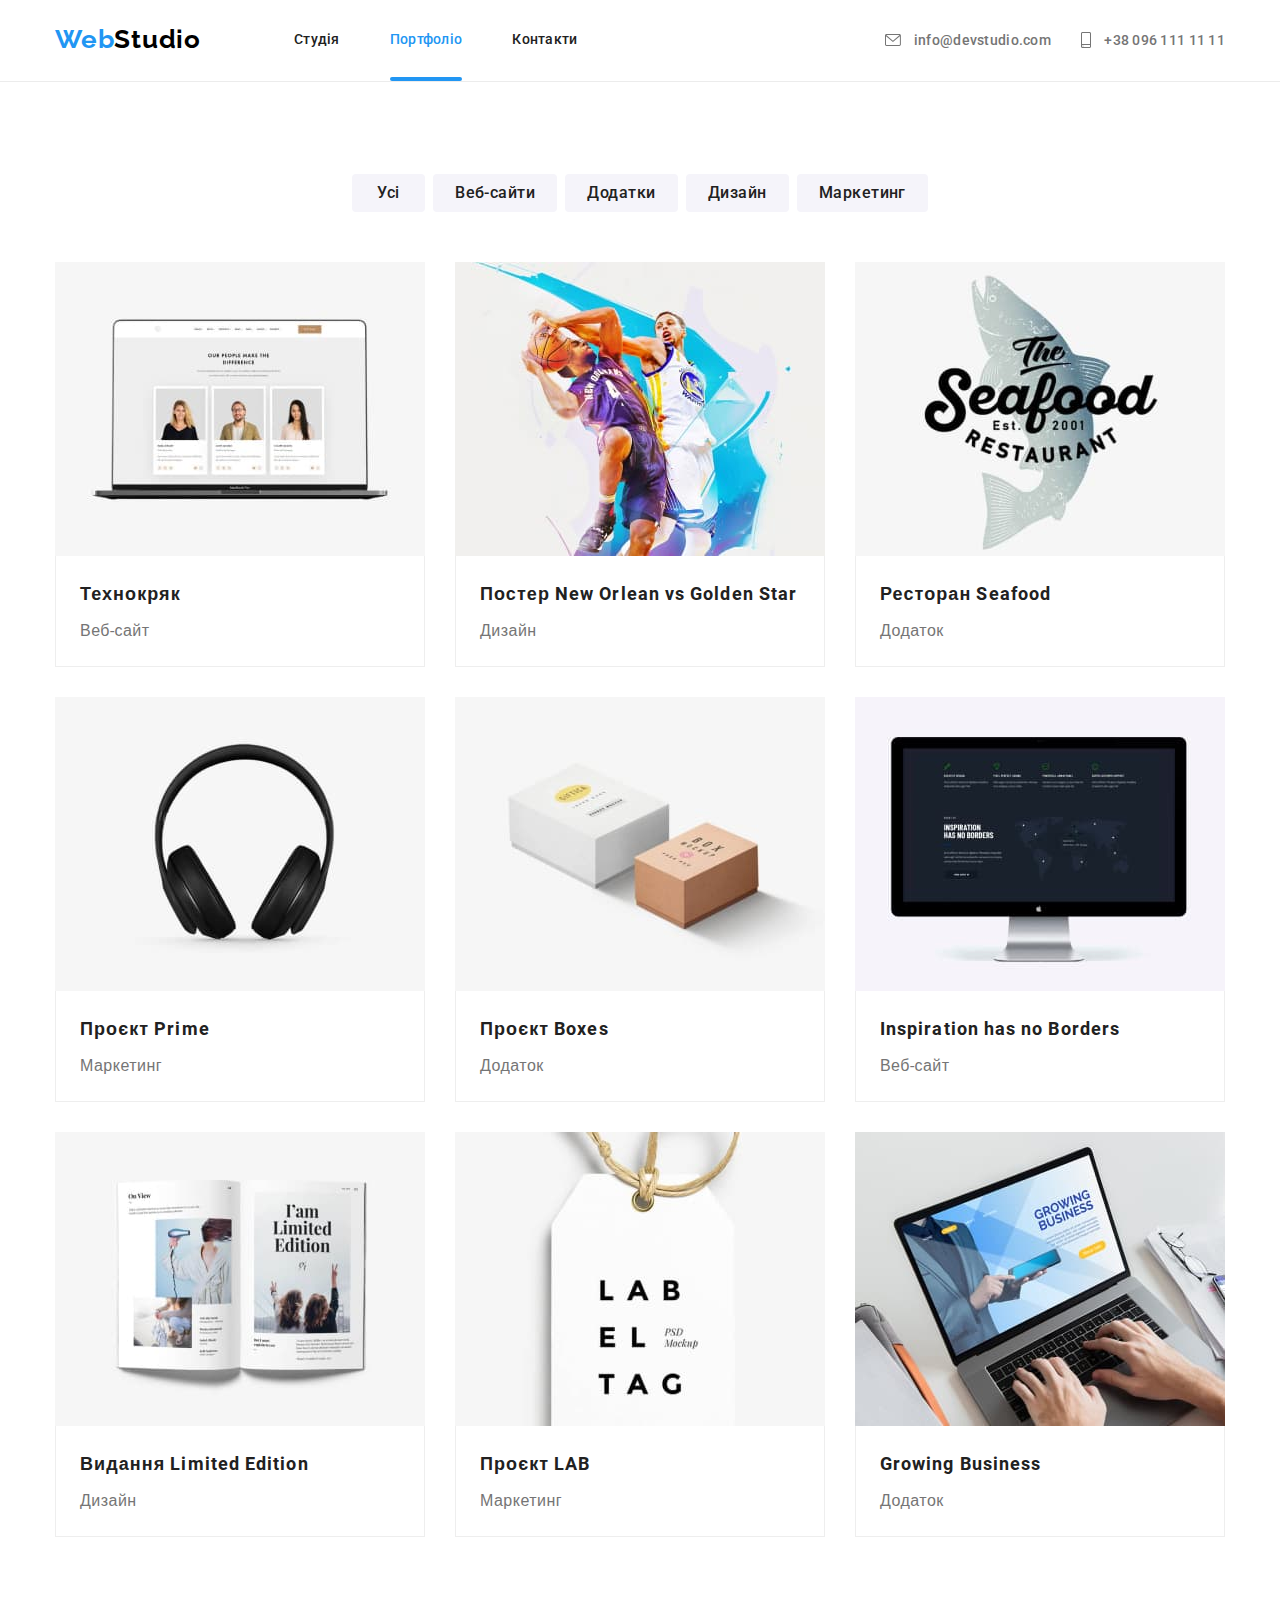
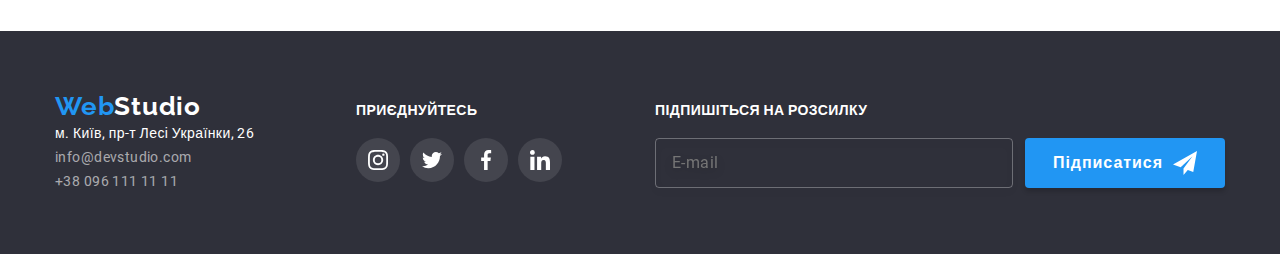
==== commit e178f396: "refactored to sass" ====
--- a/portfolio.html
+++ b/portfolio.html
@@ -11,17 +11,10 @@
       href="https://fonts.googleapis.com/css2?family=Raleway:wght@700&family=Roboto:wght@400;500;700;900&display=swap"
       rel="stylesheet"
     />
-    <link
-      rel="stylesheet"
-      href="https://cdnjs.cloudflare.com/ajax/libs/modern-normalize/1.1.0/modern-normalize.min.css"
-      integrity="sha512-wpPYUAdjBVSE4KJnH1VR1HeZfpl1ub8YT/NKx4PuQ5NmX2tKuGu6U/JRp5y+Y8XG2tV+wKQpNHVUX03MfMFn9Q=="
-      crossorigin="anonymous"
-      referrerpolicy="no-referrer"
-    />
-    <link rel="stylesheet" href="./css/styles.css" />
+    <link rel="stylesheet" href="./css/main.min.css" />
   </head>
-  <body class="portfolio-page">
-    <header class="header">
+  <body class="page-body">
+    <header class="header page-body__header">
       <div class="container header__container">
         <nav class="navigation">
           <a class="logo navigation__logo link" href="./index.html" lang="en"
@@ -57,7 +50,7 @@
         </ul>
       </div>
     </header>
-    <main class="main">
+    <main class="page-body__main">
       <!-- Портфоліо -->
       <section class="section">
         <div class="container portfolio">
@@ -79,7 +72,7 @@
               <button class="filter__btn outline-remover" type="button">Маркетинг</button>
             </li>
           </ul>
-          <ul class="product-cardset list">
+          <ul class="cardset product-cardset list">
             <li class="product-card">
               <a href="" class="product-card__link link outline-remover">
                 <div class="product-card__thumb">
@@ -384,7 +377,7 @@
               class="footer__input"
               id="footer-email-input"
               placeholder="E-mail"
-            /><button type="submit" class="button button--icon-append">
+            /><button type="submit" class="button button--icon-owner">
               Підписатися<svg class="button__icon" width="24" height="24">
                 <use href="./images/icon-sprite.svg#icon-footer-send"></use>
               </svg>
--- a/css/main.min.css
+++ b/css/main.min.css
@@ -0,0 +1 @@
+@font-face{font-family:"Roboto";font-style:normal;font-weight:400;src:url("../../fonts/roboto-v30-latin-regular.eot");src:local(""),url("../../fonts/roboto-v30-latin-regular.eot?#iefix") format("embedded-opentype"),url("../../fonts/roboto-v30-latin-regular.woff2") format("woff2"),url("../../fonts/roboto-v30-latin-regular.woff") format("woff"),url("../../fonts/roboto-v30-latin-regular.ttf") format("truetype"),url("../../fonts/roboto-v30-latin-regular.svg#Roboto") format("svg")}@font-face{font-family:"Roboto";font-style:normal;font-weight:700;src:url("../../fonts/roboto-v30-latin-700.eot");src:local(""),url("../../fonts/roboto-v30-latin-700.eot?#iefix") format("embedded-opentype"),url("../../fonts/roboto-v30-latin-700.woff2") format("woff2"),url("../../fonts/roboto-v30-latin-700.woff") format("woff"),url("../../fonts/roboto-v30-latin-700.ttf") format("truetype"),url("../../fonts/roboto-v30-latin-700.svg#Roboto") format("svg")}@font-face{font-family:"Raleway";font-style:normal;font-weight:400;src:url("../../fonts/raleway-v28-latin-regular.eot");src:local(""),url("../../fonts/raleway-v28-latin-regular.eot?#iefix") format("embedded-opentype"),url("../../fonts/raleway-v28-latin-regular.woff2") format("woff2"),url("../../fonts/raleway-v28-latin-regular.woff") format("woff"),url("../../fonts/raleway-v28-latin-regular.ttf") format("truetype"),url("../../fonts/raleway-v28-latin-regular.svg#Raleway") format("svg")}@font-face{font-family:"Raleway";font-style:normal;font-weight:500;src:url("../../fonts/raleway-v28-latin-500.eot");src:local(""),url("../../fonts/raleway-v28-latin-500.eot?#iefix") format("embedded-opentype"),url("../../fonts/raleway-v28-latin-500.woff2") format("woff2"),url("../../fonts/raleway-v28-latin-500.woff") format("woff"),url("../../fonts/raleway-v28-latin-500.ttf") format("truetype"),url("../../fonts/raleway-v28-latin-500.svg#Raleway") format("svg")}@font-face{font-family:"Raleway";font-style:normal;font-weight:700;src:url("../../fonts/raleway-v28-latin-700.eot");src:local(""),url("../../fonts/raleway-v28-latin-700.eot?#iefix") format("embedded-opentype"),url("../../fonts/raleway-v28-latin-700.woff2") format("woff2"),url("../../fonts/raleway-v28-latin-700.woff") format("woff"),url("../../fonts/raleway-v28-latin-700.ttf") format("truetype"),url("../../fonts/raleway-v28-latin-700.svg#Raleway") format("svg")}@font-face{font-family:"Raleway";font-style:normal;font-weight:900;src:url("../../fonts/raleway-v28-latin-900.eot");src:local(""),url("../../fonts/raleway-v28-latin-900.eot?#iefix") format("embedded-opentype"),url("../../fonts/raleway-v28-latin-900.woff2") format("woff2"),url("../../fonts/raleway-v28-latin-900.woff") format("woff"),url("../../fonts/raleway-v28-latin-900.ttf") format("truetype"),url("../../fonts/raleway-v28-latin-900.svg#Raleway") format("svg")}*,::before,::after{box-sizing:border-box}html{-moz-tab-size:4;-o-tab-size:4;tab-size:4}html{line-height:1.15;-webkit-text-size-adjust:100%}body{margin:0}body{font-family:system-ui,-apple-system,"Segoe UI",Roboto,Helvetica,Arial,sans-serif,"Apple Color Emoji","Segoe UI Emoji"}hr{height:0;color:inherit}abbr[title]{-webkit-text-decoration:underline dotted;text-decoration:underline dotted}b,strong{font-weight:bolder}code,kbd,samp,pre{font-family:ui-monospace,SFMono-Regular,Consolas,"Liberation Mono",Menlo,monospace;font-size:1em}small{font-size:80%}sub,sup{font-size:75%;line-height:0;position:relative;vertical-align:baseline}sub{bottom:-0.25em}sup{top:-0.5em}table{text-indent:0;border-color:inherit}button,input,optgroup,select,textarea{font-family:inherit;font-size:100%;line-height:1.15;margin:0}button,select{text-transform:none}button,[type=button],[type=reset],[type=submit]{-webkit-appearance:button}::-moz-focus-inner{border-style:none;padding:0}:-moz-focusring{outline:1px dotted ButtonText}:-moz-ui-invalid{box-shadow:none}legend{padding:0}progress{vertical-align:baseline}::-webkit-inner-spin-button,::-webkit-outer-spin-button{height:auto}[type=search]{-webkit-appearance:textfield;outline-offset:-2px}::-webkit-search-decoration{-webkit-appearance:none}::-webkit-file-upload-button{-webkit-appearance:button;font:inherit}summary{display:list-item}p,h1,h2,h3,h4,h5,h6{margin:0}ol,ul{margin:0;padding-left:0}img{display:block;max-width:100%;height:auto}abbr[title]{text-decoration:none}.list{list-style-type:none}.link{text-decoration:none;color:inherit}:root{--main-transition: 250ms cubic-bezier(0.4, 0, 0.2, 1);--header-border-color: #ececec;--primary-text-color: #757575;--title-text-color: #212121;--accent-color: #2196f3;--main-btn-active-color: #188ce8;--white-text-color: #ffffff;--active-button-text-color: #ffffff;--whatwedo-overlay-bg-color: rgba(47, 48, 58, 0.8);--card-bg-color: #ffffff;--main-bg-color: #ffffff;--secondary-bg-color: #f5f4fa;--dark-bg-color: #2f303a;--hero-reserv-bg-color: #c4c4c4;--unactive-button-bg-color: #f5f4fa;--footer-address-secondary-color: rgba(255, 255, 255, 0.6);--main-black-color: #000000;--portfolio-card-border-color: #eeeeee;--unactive-svg-color: #afb1b8;--unactive-footer-svg-bg-color: rgba(255, 255, 255, 0.1);--portfolio-overlay-bg-color: rgba(33, 150, 243, 0.9)}.visually-hidden{position:absolute;white-space:nowrap;width:1px;height:1px;overflow:hidden;border:0;padding:0;clip:rect(0 0 0 0);-webkit-clip-path:inset(50%);clip-path:inset(50%);margin:-1px}.outline-remover{outline:inherit}.logo{display:inline-block;font-family:"Raleway",sans-serif;font-style:normal;font-size:26px;line-height:1.1923076923;font-weight:700;letter-spacing:.03em;color:var(--accent-color)}.logo__accent--color-dark{color:var(--main-black-color)}.logo__accent--color-light{color:var(--white-text-color)}.button{padding-top:10px;padding-bottom:10px;min-width:200px;font-family:inherit;font-size:16px;line-height:1.875;font-weight:700;letter-spacing:.06em;border:rgba(0,0,0,0);border-radius:4px;cursor:pointer;transition:background-color var(--main-transition);background-color:var(--accent-color);color:var(--active-button-text-color);box-shadow:0px 4px 4px rgba(0,0,0,.15);border-radius:4px}.button--icon-owner{display:flex;align-items:center;justify-content:center;gap:10px}.button:hover{background-color:var(--main-btn-active-color)}.button:focus{background-color:var(--main-btn-active-color)}.button__icon{fill:var(--active-button-text-color)}.cardset{display:flex;flex-wrap:wrap;gap:30px}.socials{display:flex;gap:10px}.socials__item{height:44px;width:44px}.socials__link{display:flex;align-items:center;justify-content:center;height:100%;width:100%;transition:color var(--main-transition),background-color var(--main-transition);border-radius:50%;background-color:rgba(0,0,0,0);fill:currentColor}.socials__link:hover{color:var(--active-button-text-color);background-color:var(--accent-color)}.socials__link:focus{color:var(--active-button-text-color);background-color:var(--accent-color)}.socials__link--frame-none{color:var(--unactive-svg-color);background-color:rgba(0,0,0,0)}.socials__link--frame-grey{color:var(--white-text-color);background-color:var(--unactive-footer-svg-bg-color)}.form__fieldset{margin-bottom:20px}.form__item:not(:last-child){margin-bottom:10px}.form__agreement{margin-bottom:30px}.form__button-wrapper{display:flex;align-items:center;justify-content:center}.form-item__name{display:block;margin-bottom:4px;font-size:12px;line-height:1.1666666667;letter-spacing:.01em;-webkit-user-select:none;-moz-user-select:none;-ms-user-select:none;user-select:none}.form-item__wrap{position:relative}.form-item__field{display:block;width:100%;height:40px;padding:0 42px;font-size:12px;line-height:1.1666666667;letter-spacing:.01em;border:1px solid;border-color:rgba(33,33,33,.2);border-radius:4px;outline:rgba(0,0,0,0);transition:border-color var(--main-transition)}.form-item__field--type-textarea{resize:none;height:120px;padding:12px 16px}.form-item__field:focus{border-color:var(--accent-color)}.form-item__icon{position:absolute;top:50%;left:12px;transform:translate(0, -50%) scale(1);transition:fill var(--main-transition)}.form-item__field:focus+.form-item__icon{fill:var(--accent-color)}.agreement{padding-left:14px}.agreement__label{position:relative;font-size:14px;line-height:1.7142857143;letter-spacing:.03em}.agreement__text{margin-left:22px;-webkit-user-select:none;-moz-user-select:none;-ms-user-select:none;user-select:none}.agreement__link{color:var(--accent-color);-webkit-text-decoration-skip-ink:none;text-decoration-skip-ink:none}.agreement__checkbox-engine{top:57%;left:2.5px;transform:translate(0, -50%) scale(1);width:unset;height:unset}.agreement__checkbox-icon{position:absolute;top:50%;left:0;transform:translateY(-50%);transition:color var(--main-transition)}.agreement__checkbox-icon--checked{background-color:var(--accent-color);border-color:#fff;border-radius:2px;fill:currentColor;color:var(--white-text-color)}.agreement__checkbox-engine:not(:checked)~.agreement__checkbox-icon--checked{opacity:0}.agreement__checkbox-icon--unchecked{fill:currentColor;color:var(--title-text-color)}.agreement__checkbox-engine:checked~.agreement__checkbox-icon--unchecked{opacity:0}.agreement__checkbox-engine:focus~.agreement__checkbox-icon--unchecked{color:var(--accent-color)}.page-body{font-family:"Roboto",sans-serif;background-color:var(--main-bg-color);color:var(--primary-text-color)}.section{padding-top:94px;padding-bottom:94px}.page-body__main{padding-top:80px}.page-body__header{position:fixed;top:0;left:0;z-index:2}.page-body__hero-section{padding-top:0;padding-bottom:0}.page-body__features-section{padding-bottom:0}.page-body__team-section{background-color:var(--secondary-bg-color)}.page-body__backdrop{z-index:3}.section__title{margin-bottom:50px;font-size:36px;line-height:1.17;text-align:center;letter-spacing:.03em}.title{color:var(--title-text-color)}.container{width:1200px;margin-left:auto;margin-right:auto;padding-left:15px;padding-right:15px}.header{width:100vw;border-bottom:solid 1px;background-color:var(--main-bg-color);border-color:var(--header-border-color)}.header__container{display:flex;align-items:center;justify-content:center}.navigation{display:flex;align-items:center;justify-content:center}.navigation__logo{padding-top:24px;padding-bottom:25px}.navigation__menu{margin-left:93px}.menu{display:flex;align-items:center;justify-content:center}.menu__item{position:relative;font-weight:500;font-size:14px;line-height:1.14;letter-spacing:.02em;color:var(--title-text-color)}.menu__item:not(:last-child){margin-right:50px}.menu__link{display:inline-block;padding-top:32px;padding-bottom:32px;transition:color var(--main-transition)}.menu__link--active{color:var(--accent-color)}.menu__link--active::after{content:"";position:absolute;bottom:-1px;left:0;width:100%;height:4px;background:var(--accent-color);border-radius:2px}.menu__link:hover{color:var(--accent-color)}.menu__link:focus{color:var(--accent-color)}.header__connect{margin-left:auto}.connect{display:flex;fill:currentColor}.connect__item{font-weight:500;font-size:14px;line-height:1.14;letter-spacing:.02em;color:var(--primary-text-color)}.connect__item:not(:last-child){margin-right:30px}.connect__link{display:inline-block;padding-top:32px;padding-bottom:32px;transition:color var(--main-transition)}.connect__link:hover{color:var(--accent-color)}.connect__link:focus{color:var(--accent-color)}.connect__icon{vertical-align:text-bottom;margin-right:10px}.backdrop{width:100%;height:100%;background-color:rgba(0,0,0,.2);position:fixed;top:0;left:0;transition:opacity var(--main-transition),visibility var(--main-transition)}.backdrop.is-hidden{opacity:0;visibility:hidden;pointer-events:none}.modal{width:528px;min-height:581px;position:absolute;top:50%;left:50%;transform:translate(-50%, -50%) scale(1);transition:transform var(--main-transition);padding:40px;background-color:var(--main-bg-color);box-shadow:0px 1px 3px rgba(0,0,0,.12),0px 1px 1px rgba(0,0,0,.14),0px 2px 1px rgba(0,0,0,.2);border-radius:4px}.backdrop.is-hidden>.modal{transform:translate(-50%, -50%) scale(1.1)}.modal__close-button{position:absolute;top:14px;right:14px}.modal__title{margin-bottom:12px;font-weight:700;font-size:20px;line-height:1.15;text-align:center;letter-spacing:.03em}.close-button{display:flex;align-items:center;justify-content:center;width:30px;height:30px;background-color:rgba(0,0,0,0);border:1px solid rgba(0,0,0,.1);border-radius:50%;cursor:pointer}.footer{padding-top:60px;padding-bottom:60px;background-color:var(--dark-bg-color)}.footer__logo{margin-bottom:20px}.footer__columnset{display:flex;align-items:baseline;justify-content:center}.footer__column:nth-child(1){width:231px;margin-right:70px;flex-shrink:0}.footer__column:nth-child(2){margin-right:93px}.footer__column:nth-child(3){width:100%}.address__item{transition:color var(--main-transition);font-style:normal;font-size:14px;line-height:1.71;letter-spacing:.03em;color:var(--footer-address-secondary-color)}.address__item:not(:last-child){margin-bottom:9px}.address__item--color-white{color:var(--white-text-color)}.address__item:hover{color:var(--accent-color)}.address__item:focus{color:var(--accent-color)}.footer__title{font-size:14px;line-height:1.1428571429;font-weight:700;letter-spacing:.03em;text-transform:uppercase;margin-bottom:20px;-webkit-user-select:none;-moz-user-select:none;-ms-user-select:none;user-select:none;color:var(--white-text-color)}.footer__form{display:flex;height:50px;gap:12px}.footer__input{flex-grow:1;padding-left:16px;font-size:16px;line-height:1.25;letter-spacing:.03em;color:var(--white-text-color);background-color:rgba(0,0,0,0);border:1px solid;border-color:rgba(255,255,255,.3);border-radius:4px;outline:rgba(0,0,0,0);filter:drop-shadow(0px 4px 4px rgba(0, 0, 0, 0.15));transition:border-color var(--main-transition)}.footer__input:focus{border-color:var(--accent-color)}.hero{max-width:1600px;margin:auto;padding-top:200px;padding-bottom:200px;background-color:var(--hero-reserv-bg-color);background-image:linear-gradient(rgba(47, 48, 58, 0.4), rgba(47, 48, 58, 0.4)),url(../images/hero-bg-img.jpg);background-repeat:no-repeat;background-position:center;background-size:cover;text-align:center}.hero__title{max-width:696px;margin-left:auto;margin-right:auto;margin-bottom:30px;font-size:44px;line-height:1.3636363636;font-weight:900;letter-spacing:.06em;text-transform:uppercase;color:var(--white-text-color)}.hero__button{padding-right:32px;padding-left:32px}.icon-card{flex-basis:calc((100% - 90px)/4)}.icon-card__illustration{display:flex;align-items:center;justify-content:center;height:120px;width:270px;margin-bottom:30px;background-color:#f5f4fa;border-radius:4px}.icon-card__title{margin-bottom:10px;font-size:14px;line-height:1.1428571429;letter-spacing:.03em;text-transform:uppercase}.icon-card__description{font-size:14px;line-height:1.7142857143;letter-spacing:.03em}.illustration-card{flex-basis:calc((100% - 60px)/3)}.illustration-card__thumb{position:relative;width:100%;height:100%}.illustration-card__overlay{position:absolute;bottom:0;width:100%;padding:27px;text-align:center;background-color:var(--whatwedo-overlay-bg-color)}.illustration-card__title{font-size:14px;line-height:1.1428571429;letter-spacing:.03em;text-transform:uppercase;color:var(--white-text-color)}.people-card{flex-basis:calc((100% - 90px)/4);background-color:var(--card-bg-color);box-shadow:0px 1px 3px rgba(0,0,0,.12),0px 1px 1px rgba(0,0,0,.14),0px 2px 1px rgba(0,0,0,.2);border-radius:0px 0px 4px 4px}.people-card__text{padding:30px}.people-card__title{margin-bottom:10px;font-size:16px;line-height:1.1875;font-weight:500;letter-spacing:.03em;text-align:center}.people-card__description{margin-bottom:16px;font-size:16px;line-height:1.1875;letter-spacing:.03em;text-align:center}.people-card__soc-list{justify-content:center}.logo-card{width:calc((100% - 150px)/6);height:92px}.logo-card__link{display:flex;align-items:center;justify-content:center;width:100%;height:100%;transition:border-color var(--main-transition),color var(--main-transition);border:1px solid;border-color:var(--unactive-svg-color);border-radius:4px;color:var(--unactive-svg-color);fill:currentColor}.logo-card__link:hover{border-color:var(--accent-color);color:var(--accent-color)}.logo-card__link:focus{border-color:var(--accent-color);color:var(--accent-color)}.portfolio__filter{margin-bottom:50px}.filter{display:flex;align-items:center;justify-content:center;gap:8px}.filter__btn{min-width:73px;padding:6px 22px;font-family:inherit;font-size:16px;line-height:1.625;font-weight:500;letter-spacing:.03em;border:rgba(0,0,0,0);border-radius:4px;cursor:pointer;transition:background-color var(--main-transition),color var(--main-transition),box-shadow var(--main-transition);background-color:var(--unactive-button-bg-color);color:var(--title-text-color);box-shadow:0px 0px 0px rgba(0,0,0,0),0px 0px 0px rgba(0,0,0,0),0px 0px 0px rgba(0,0,0,0)}.filter__btn:hover{background-color:var(--accent-color);color:var(--active-button-text-color);box-shadow:0px 3px 1px rgba(0,0,0,.1),0px 1px 2px rgba(0,0,0,.08),0px 2px 2px rgba(0,0,0,.12)}.filter__btn:focus{background-color:var(--accent-color);color:var(--active-button-text-color);box-shadow:0px 3px 1px rgba(0,0,0,.1),0px 1px 2px rgba(0,0,0,.08),0px 2px 2px rgba(0,0,0,.12)}.product-card{flex-basis:calc((100% - 60px)/3);background:var(--card-bg-color)}.product-card__link{display:block;width:100%;height:100%;transition:box-shadow var(--main-transition);box-shadow:0px 0px 0px rgba(0,0,0,0),0px 0px 0px rgba(0,0,0,0),0px 0px 0px rgba(0,0,0,0)}.product-card__link:hover{box-shadow:0px 1px 1px rgba(0,0,0,.12),0px 4px 4px rgba(0,0,0,.06),1px 4px 6px rgba(0,0,0,.16)}.product-card__link:focus{box-shadow:0px 1px 1px rgba(0,0,0,.12),0px 4px 4px rgba(0,0,0,.06),1px 4px 6px rgba(0,0,0,.16)}.product-card__thumb{position:relative;overflow:hidden}.product-card__overlay{position:absolute;top:0;left:0;transform:translateY(101%);transition:transform var(--main-transition);display:flex;align-items:center;justify-content:center;padding:24px;width:100%;height:100%;background-color:var(--portfolio-overlay-bg-color)}.product-card__link:hover .product-card__overlay{transform:translate(0)}.product-card__link:focus .product-card__overlay{transform:translate(0)}.product-card__story{font-size:18px;line-height:1.5555555556;letter-spacing:.03em;color:var(--white-text-color)}.product-card__text{padding:20px 24px;border:solid;border-width:0 1px 1px 1px;border-color:var(--portfolio-card-border-color)}.product-card__title{margin-bottom:4px;font-size:18px;line-height:2;letter-spacing:.06em}.product-card__description{font-size:16px;line-height:1.875;letter-spacing:.03em}/*# sourceMappingURL=main.min.css.map */